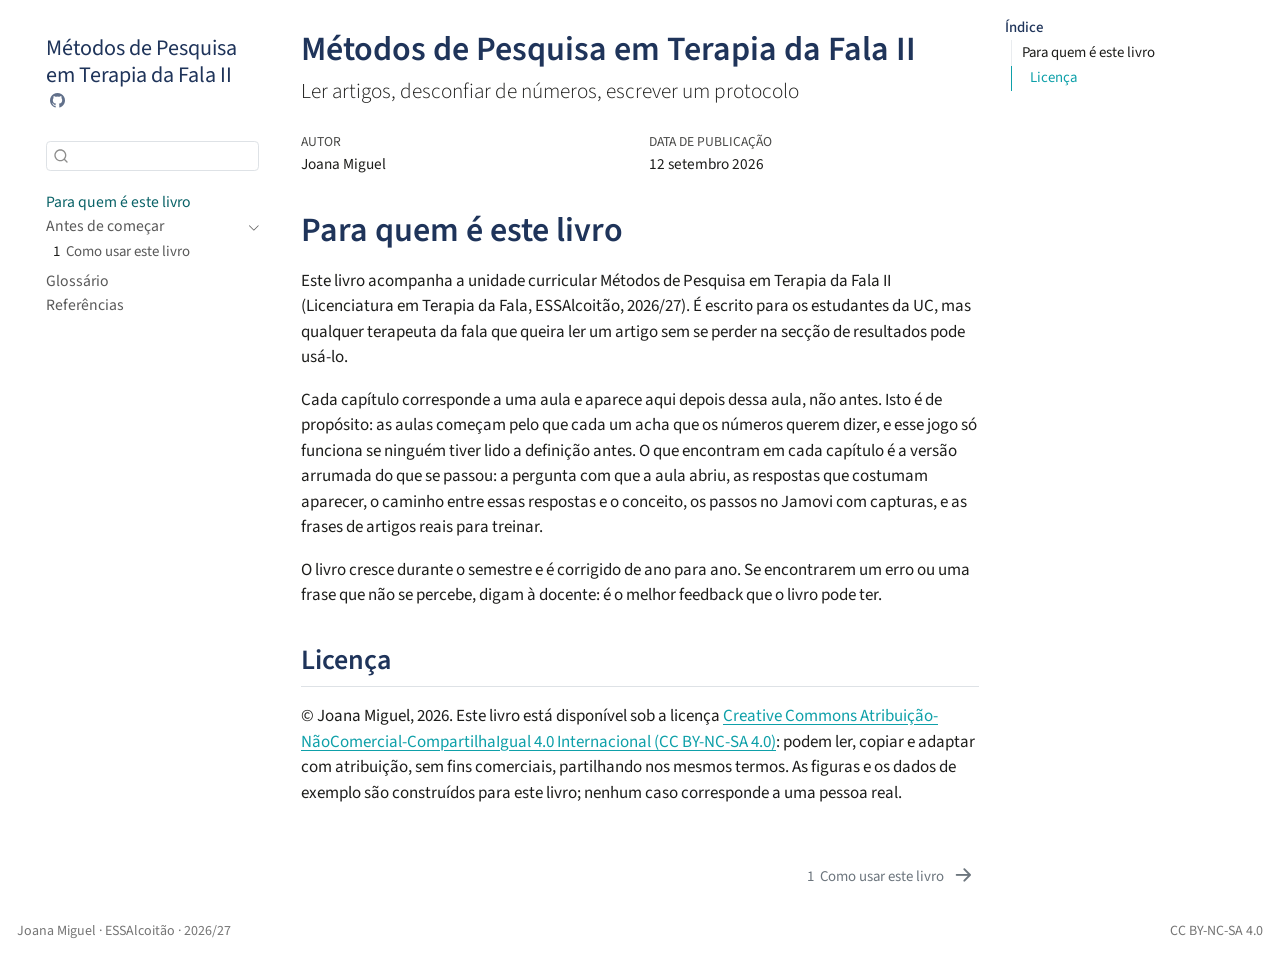
==== index.html @ 7b1486ea "Built site for gh-pages" ====
<!DOCTYPE html>
<html xmlns="http://www.w3.org/1999/xhtml" lang="pt-PT" xml:lang="pt-PT"><head>

<meta charset="utf-8">
<meta name="generator" content="quarto-1.10.18">

<meta name="viewport" content="width=device-width, initial-scale=1.0, user-scalable=yes">

<meta name="author" content="Joana Miguel">

<title>Métodos de Pesquisa em Terapia da Fala II</title>
<style>
/* Default styles provided by pandoc.
** See https://pandoc.org/MANUAL.html#variables-for-html for config info.
*/
span.smallcaps{font-variant: small-caps;}
div.columns{display: flex; gap: 1.5em;}
div.column{flex: auto;}
@media screen {
div.columns{gap: min(4vw, 1.5em);}
div.column{overflow-x: auto;}
}
div.hanging-indent{margin-left: 1.5em; text-indent: -1.5em;}
ul.task-list{list-style: none;}
ul.task-list li input[type="checkbox"] {
  width: 0.8em;
  margin: 0 0.8em 0.2em -1em; /* quarto-specific, see https://github.com/quarto-dev/quarto-cli/issues/4556 */ 
  vertical-align: middle;
}
</style>


<script src="site_libs/quarto-nav/quarto-nav.js"></script>
<script src="site_libs/quarto-nav/headroom.min.js"></script>
<script src="site_libs/clipboard/clipboard.min.js"></script>
<script src="site_libs/quarto-search/autocomplete.umd.js"></script>
<script src="site_libs/quarto-search/fuse.min.js"></script>
<script src="site_libs/quarto-search/quarto-search.js"></script>
<meta name="quarto:offset" content="./">
<link href="./como-usar.html" rel="next">
<script src="site_libs/quarto-html/quarto.js" type="module"></script>
<script src="site_libs/quarto-html/tabsets/tabsets.js" type="module"></script>
<script src="site_libs/quarto-html/popper.min.js"></script>
<script src="site_libs/quarto-html/tippy.umd.min.js"></script>
<script src="site_libs/quarto-html/anchor.min.js"></script>
<link href="site_libs/quarto-html/tippy.css" rel="stylesheet">
<link href="site_libs/quarto-html/quarto-syntax-highlighting-64a204ab8560d761af7679ceaba22944.css" rel="stylesheet" id="quarto-text-highlighting-styles">
<script src="site_libs/bootstrap/bootstrap.min.js"></script>
<link href="site_libs/bootstrap/bootstrap-icons.css" rel="stylesheet">
<link href="site_libs/bootstrap/bootstrap-d2fe4ae8879fa045b577049272bdb1c9.min.css" rel="stylesheet" append-hash="true" id="quarto-bootstrap" data-mode="light">
<script id="quarto-search-options" type="application/json">{
  "location": "sidebar",
  "copy-button": false,
  "collapse-after": 3,
  "panel-placement": "start",
  "type": "textbox",
  "limit": 50,
  "keyboard-shortcut": [
    "f",
    "/",
    "s"
  ],
  "show-item-context": false,
  "language": {
    "search-no-results-text": "Nenhum resultado",
    "search-matching-documents-text": "documentos correspondentes",
    "search-copy-link-title": "Copiar link para a busca",
    "search-hide-matches-text": "Esconder correspondências adicionais",
    "search-more-match-text": "mais correspondência neste documento",
    "search-more-matches-text": "mais correspondências neste documento",
    "search-clear-button-title": "Limpar",
    "search-text-placeholder": "",
    "search-detached-cancel-button-title": "Cancelar",
    "search-submit-button-title": "Enviar",
    "search-label": "Procurar"
  }
}</script>


</head>

<body class="nav-sidebar floating quarto-light">

<div id="quarto-search-results"></div>
  <header id="quarto-header" class="headroom fixed-top">
  <nav class="quarto-secondary-nav">
    <div class="container-fluid d-flex">
      <button type="button" class="quarto-btn-toggle btn" data-bs-toggle="collapse" role="button" data-bs-target=".quarto-sidebar-collapse-item" aria-controls="quarto-sidebar" aria-expanded="false" aria-label="Alternar barra lateral" onclick="if (window.quartoToggleHeadroom) { window.quartoToggleHeadroom(); }">
        <i class="bi bi-layout-text-sidebar-reverse"></i>
      </button>
        <nav class="quarto-page-breadcrumbs" aria-label="breadcrumb"><ol class="breadcrumb"><li class="breadcrumb-item"><a href="./index.html">Para quem é este livro</a></li></ol></nav>
        <a class="flex-grow-1" role="navigation" data-bs-toggle="collapse" data-bs-target=".quarto-sidebar-collapse-item" aria-controls="quarto-sidebar" aria-expanded="false" aria-label="Alternar barra lateral" onclick="if (window.quartoToggleHeadroom) { window.quartoToggleHeadroom(); }">      
        </a>
      <button type="button" class="btn quarto-search-button" aria-label="Procurar" onclick="window.quartoOpenSearch();">
        <i class="bi bi-search"></i>
      </button>
    </div>
  </nav>
</header>
<!-- content -->
<div id="quarto-content" class="quarto-container page-columns page-rows-contents page-layout-article">
<!-- sidebar -->
  <nav id="quarto-sidebar" class="sidebar collapse collapse-horizontal quarto-sidebar-collapse-item sidebar-navigation floating overflow-auto">
    <div class="pt-lg-2 mt-2 text-left sidebar-header">
    <div class="sidebar-title mb-0 py-0">
      <a href="./">Métodos de Pesquisa em Terapia da Fala II</a> 
        <div class="sidebar-tools-main">
    <a href="https://github.com/JoBeaMi/mptf-ii" title="Código fonte" class="quarto-navigation-tool px-1" aria-label="Código fonte"><i class="bi bi-github"></i></a>
</div>
    </div>
      </div>
        <div class="mt-2 flex-shrink-0 align-items-center">
        <div class="sidebar-search">
        <div id="quarto-search" class="" title="Procurar"></div>
        </div>
        </div>
    <div class="sidebar-menu-container"> 
    <ul class="list-unstyled mt-1">
        <li class="sidebar-item">
  <div class="sidebar-item-container"> 
  <a href="./index.html" class="sidebar-item-text sidebar-link active">
 <span class="menu-text">Para quem é este livro</span></a>
  </div>
</li>
        <li class="sidebar-item sidebar-item-section">
      <div class="sidebar-item-container"> 
            <a class="sidebar-item-text sidebar-link text-start" data-bs-toggle="collapse" data-bs-target="#quarto-sidebar-section-1" role="navigation" aria-expanded="true">
 <span class="menu-text">Antes de começar</span></a>
          <a class="sidebar-item-toggle text-start" data-bs-toggle="collapse" data-bs-target="#quarto-sidebar-section-1" role="navigation" aria-expanded="true" aria-label="Alternar seção">
            <i class="bi bi-chevron-right ms-2"></i>
          </a> 
      </div>
      <ul id="quarto-sidebar-section-1" class="collapse list-unstyled sidebar-section depth1 show">  
          <li class="sidebar-item">
  <div class="sidebar-item-container"> 
  <a href="./como-usar.html" class="sidebar-item-text sidebar-link">
 <span class="menu-text"><span class="chapter-number">1</span>&nbsp; <span class="chapter-title">Como usar este livro</span></span></a>
  </div>
</li>
      </ul>
  </li>
        <li class="sidebar-item">
  <div class="sidebar-item-container"> 
  <a href="./glossario.html" class="sidebar-item-text sidebar-link">
 <span class="menu-text">Glossário</span></a>
  </div>
</li>
        <li class="sidebar-item">
  <div class="sidebar-item-container"> 
  <a href="./referencias.html" class="sidebar-item-text sidebar-link">
 <span class="menu-text">Referências</span></a>
  </div>
</li>
    </ul>
    </div>
</nav>
<div id="quarto-sidebar-glass" class="quarto-sidebar-collapse-item" data-bs-toggle="collapse" data-bs-target=".quarto-sidebar-collapse-item"></div>
<!-- margin-sidebar -->
    <div id="quarto-margin-sidebar" class="sidebar margin-sidebar">
        <nav id="TOC" role="doc-toc" class="toc-active">
    <h2 id="toc-title">Índice</h2>
   
  <ul>
  <li><a href="#para-quem-é-este-livro" id="toc-para-quem-é-este-livro" class="nav-link active" data-scroll-target="#para-quem-é-este-livro">Para quem é este livro</a>
  <ul class="collapse">
  <li><a href="#licença" id="toc-licença" class="nav-link" data-scroll-target="#licença">Licença</a></li>
  </ul></li>
  </ul>
</nav>
    </div>
<!-- main -->
<main class="content" id="quarto-document-content">

<header id="title-block-header" class="quarto-title-block default">
<div class="quarto-title">
<h1 class="title">Métodos de Pesquisa em Terapia da Fala II</h1>
<p class="subtitle lead">Ler artigos, desconfiar de números, escrever um protocolo</p>
</div>



<div class="quarto-title-meta">

    <div>
    <div class="quarto-title-meta-heading">Autor</div>
    <div class="quarto-title-meta-contents">
             <p>Joana Miguel </p>
          </div>
  </div>
    
    <div>
    <div class="quarto-title-meta-heading">Data de Publicação</div>
    <div class="quarto-title-meta-contents">
      <p class="date">12 setembro 2026</p>
    </div>
  </div>
  
    
  </div>
  


</header>


<section id="para-quem-é-este-livro" class="level1 unnumbered">
<h1 class="unnumbered">Para quem é este livro</h1>
<p>Este livro acompanha a unidade curricular Métodos de Pesquisa em Terapia da Fala II (Licenciatura em Terapia da Fala, ESSAlcoitão, 2026/27). É escrito para os estudantes da UC, mas qualquer terapeuta da fala que queira ler um artigo sem se perder na secção de resultados pode usá-lo.</p>
<p>Cada capítulo corresponde a uma aula e aparece aqui depois dessa aula, não antes. Isto é de propósito: as aulas começam pelo que cada um acha que os números querem dizer, e esse jogo só funciona se ninguém tiver lido a definição antes. O que encontram em cada capítulo é a versão arrumada do que se passou: a pergunta com que a aula abriu, as respostas que costumam aparecer, o caminho entre essas respostas e o conceito, os passos no Jamovi com capturas, e as frases de artigos reais para treinar.</p>
<p>O livro cresce durante o semestre e é corrigido de ano para ano. Se encontrarem um erro ou uma frase que não se percebe, digam à docente: é o melhor feedback que o livro pode ter.</p>
<section id="licença" class="level2 unnumbered">
<h2 class="unnumbered anchored" data-anchor-id="licença">Licença</h2>
<p>© Joana Miguel, 2026. Este livro está disponível sob a licença <a href="https://creativecommons.org/licenses/by-nc-sa/4.0/deed.pt">Creative Commons Atribuição-NãoComercial-CompartilhaIgual 4.0 Internacional (CC BY-NC-SA 4.0)</a>: podem ler, copiar e adaptar com atribuição, sem fins comerciais, partilhando nos mesmos termos. As figuras e os dados de exemplo são construídos para este livro; nenhum caso corresponde a uma pessoa real.</p>


</section>
</section>

</main> <!-- /main -->
<script id="quarto-html-after-body" type="application/javascript">
  window.document.addEventListener("DOMContentLoaded", function (event) {
    const icon = "";
    const anchorJS = new window.AnchorJS();
    anchorJS.options = {
      placement: 'right',
      icon: icon
    };
    anchorJS.add('.anchored');
    const isCodeAnnotation = (el) => {
      for (const clz of el.classList) {
        if (clz.startsWith('code-annotation-')) {                     
          return true;
        }
      }
      return false;
    }
    const onCopySuccess = function(e) {
      // button target
      const button = e.trigger;
      // don't keep focus
      button.blur();
      // flash "checked"
      button.classList.add('code-copy-button-checked');
      var currentTitle = button.getAttribute("title");
      button.setAttribute("title", "Copiada");
      let tooltip;
      if (window.bootstrap) {
        button.setAttribute("data-bs-toggle", "tooltip");
        button.setAttribute("data-bs-placement", "left");
        button.setAttribute("data-bs-title", "Copiada");
        tooltip = new bootstrap.Tooltip(button, 
          { trigger: "manual", 
            customClass: "code-copy-button-tooltip",
            offset: [0, -8]});
        tooltip.show();    
      }
      setTimeout(function() {
        if (tooltip) {
          tooltip.hide();
          button.removeAttribute("data-bs-title");
          button.removeAttribute("data-bs-toggle");
          button.removeAttribute("data-bs-placement");
        }
        button.setAttribute("title", currentTitle);
        button.classList.remove('code-copy-button-checked');
      }, 1000);
      // clear code selection
      e.clearSelection();
    }
    const getTextToCopy = function(trigger) {
      const outerScaffold = trigger.parentElement.cloneNode(true);
      const codeEl = outerScaffold.querySelector('code');
      for (const childEl of codeEl.children) {
        if (isCodeAnnotation(childEl)) {
          childEl.remove();
        }
      }
      return codeEl.innerText;
    }
    const clipboard = new window.ClipboardJS('.code-copy-button:not([data-in-quarto-modal])', {
      text: getTextToCopy
    });
    clipboard.on('success', onCopySuccess);
    if (window.document.getElementById('quarto-embedded-source-code-modal')) {
      const clipboardModal = new window.ClipboardJS('.code-copy-button[data-in-quarto-modal]', {
        text: getTextToCopy,
        container: window.document.getElementById('quarto-embedded-source-code-modal')
      });
      clipboardModal.on('success', onCopySuccess);
    }
      var localhostRegex = new RegExp(/^(?:http|https):\/\/localhost\:?[0-9]*\//);
      var mailtoRegex = new RegExp(/^mailto:/);
        var filterRegex = new RegExp("https:\/\/joanamiguel\.pt\/mptf-ii\/");
      var isInternal = (href) => {
          return filterRegex.test(href) || localhostRegex.test(href) || mailtoRegex.test(href);
      }
      // Inspect non-navigation links and adorn them if external
     var links = window.document.querySelectorAll('a[href]:not(.nav-link):not(.navbar-brand):not(.toc-action):not(.sidebar-link):not(.sidebar-item-toggle):not(.pagination-link):not(.no-external):not([aria-hidden]):not(.dropdown-item):not(.quarto-navigation-tool):not(.about-link)');
      for (var i=0; i<links.length; i++) {
        const link = links[i];
        if (!isInternal(link.href)) {
          // undo the damage that might have been done by quarto-nav.js in the case of
          // links that we want to consider external
          if (link.dataset.originalHref !== undefined) {
            link.href = link.dataset.originalHref;
          }
        }
      }
    function tippyHover(el, contentFn, onTriggerFn, onUntriggerFn) {
      const config = {
        allowHTML: true,
        maxWidth: 500,
        delay: 100,
        arrow: false,
        appendTo: function(el) {
            return el.parentElement;
        },
        interactive: true,
        interactiveBorder: 10,
        theme: 'quarto',
        placement: 'bottom-start',
      };
      if (contentFn) {
        config.content = contentFn;
      }
      if (onTriggerFn) {
        config.onTrigger = onTriggerFn;
      }
      if (onUntriggerFn) {
        config.onUntrigger = onUntriggerFn;
      }
      window.tippy(el, config); 
    }
    const noterefs = window.document.querySelectorAll('a[role="doc-noteref"]');
    for (var i=0; i<noterefs.length; i++) {
      const ref = noterefs[i];
      tippyHover(ref, function() {
        // use id or data attribute instead here
        let href = ref.getAttribute('data-footnote-href') || ref.getAttribute('href');
        try { href = new URL(href).hash; } catch {}
        const id = href.replace(/^#\/?/, "");
        const note = window.document.getElementById(id);
        if (note) {
          return note.innerHTML;
        } else {
          return "";
        }
      });
    }
    const xrefs = window.document.querySelectorAll('a.quarto-xref');
    const processXRef = (id, note) => {
      // Strip column container classes
      const stripColumnClz = (el) => {
        el.classList.remove("page-full", "page-columns");
        if (el.children) {
          for (const child of el.children) {
            stripColumnClz(child);
          }
        }
      }
      stripColumnClz(note)
      if (id === null || id.startsWith('sec-')) {
        // Special case sections, only their first couple elements
        const container = document.createElement("div");
        if (note.children && note.children.length > 2) {
          container.appendChild(note.children[0].cloneNode(true));
          for (let i = 1; i < note.children.length; i++) {
            const child = note.children[i];
            if (child.tagName === "P" && child.innerText === "") {
              continue;
            } else {
              container.appendChild(child.cloneNode(true));
              break;
            }
          }
          if (window.Quarto?.typesetMath) {
            window.Quarto.typesetMath(container);
          }
          return container.innerHTML
        } else {
          if (window.Quarto?.typesetMath) {
            window.Quarto.typesetMath(note);
          }
          return note.innerHTML;
        }
      } else {
        // Remove any anchor links if they are present
        const anchorLink = note.querySelector('a.anchorjs-link');
        if (anchorLink) {
          anchorLink.remove();
        }
        if (window.Quarto?.typesetMath) {
          window.Quarto.typesetMath(note);
        }
        if (note.classList.contains("callout")) {
          return note.outerHTML;
        } else {
          return note.innerHTML;
        }
      }
    }
    for (var i=0; i<xrefs.length; i++) {
      const xref = xrefs[i];
      tippyHover(xref, undefined, function(instance) {
        instance.disable();
        let url = xref.getAttribute('href');
        let hash = undefined; 
        if (url.startsWith('#')) {
          hash = url;
        } else {
          try { hash = new URL(url).hash; } catch {}
        }
        if (hash) {
          const id = hash.replace(/^#\/?/, "");
          const note = window.document.getElementById(id);
          if (note !== null) {
            try {
              const html = processXRef(id, note.cloneNode(true));
              instance.setContent(html);
            } finally {
              instance.enable();
              instance.show();
            }
          } else {
            // See if we can fetch this
            fetch(url.split('#')[0])
            .then(res => res.text())
            .then(html => {
              const parser = new DOMParser();
              const htmlDoc = parser.parseFromString(html, "text/html");
              const note = htmlDoc.getElementById(id);
              if (note !== null) {
                const html = processXRef(id, note);
                instance.setContent(html);
              } 
            }).finally(() => {
              instance.enable();
              instance.show();
            });
          }
        } else {
          // See if we can fetch a full url (with no hash to target)
          // This is a special case and we should probably do some content thinning / targeting
          fetch(url)
          .then(res => res.text())
          .then(html => {
            const parser = new DOMParser();
            const htmlDoc = parser.parseFromString(html, "text/html");
            const note = htmlDoc.querySelector('main.content');
            if (note !== null) {
              // This should only happen for chapter cross references
              // (since there is no id in the URL)
              // remove the first header
              if (note.children.length > 0 && note.children[0].tagName === "HEADER") {
                note.children[0].remove();
              }
              const html = processXRef(null, note);
              instance.setContent(html);
            } 
          }).finally(() => {
            instance.enable();
            instance.show();
          });
        }
      }, function(instance) {
      });
    }
        let selectedAnnoteEl;
        const selectorForAnnotation = ( cell, annotation) => {
          let cellAttr = 'data-code-cell="' + cell + '"';
          let lineAttr = 'data-code-annotation="' +  annotation + '"';
          const selector = 'span[' + cellAttr + '][' + lineAttr + ']';
          return selector;
        }
        const selectCodeLines = (annoteEl) => {
          const doc = window.document;
          const targetCell = annoteEl.getAttribute("data-target-cell");
          const targetAnnotation = annoteEl.getAttribute("data-target-annotation");
          const annoteSpan = window.document.querySelector(selectorForAnnotation(targetCell, targetAnnotation));
          const lines = annoteSpan.getAttribute("data-code-lines").split(",");
          const lineIds = lines.map((line) => {
            return targetCell + "-" + line;
          })
          let top = null;
          let height = null;
          let parent = null;
          if (lineIds.length > 0) {
              //compute the position of the single el (top and bottom and make a div)
              const el = window.document.getElementById(lineIds[0]);
              top = el.offsetTop;
              height = el.offsetHeight;
              parent = el.parentElement.parentElement;
            if (lineIds.length > 1) {
              const lastEl = window.document.getElementById(lineIds[lineIds.length - 1]);
              const bottom = lastEl.offsetTop + lastEl.offsetHeight;
              height = bottom - top;
            }
            if (top !== null && height !== null && parent !== null) {
              // cook up a div (if necessary) and position it 
              let div = window.document.getElementById("code-annotation-line-highlight");
              if (div === null) {
                div = window.document.createElement("div");
                div.setAttribute("id", "code-annotation-line-highlight");
                div.style.position = 'absolute';
                parent.appendChild(div);
              }
              div.style.top = top - 2 + "px";
              div.style.height = height + 4 + "px";
              div.style.left = 0;
              let gutterDiv = window.document.getElementById("code-annotation-line-highlight-gutter");
              if (gutterDiv === null) {
                gutterDiv = window.document.createElement("div");
                gutterDiv.setAttribute("id", "code-annotation-line-highlight-gutter");
                gutterDiv.style.position = 'absolute';
                const codeCell = window.document.getElementById(targetCell);
                const gutter = codeCell.querySelector('.code-annotation-gutter');
                gutter.appendChild(gutterDiv);
              }
              gutterDiv.style.top = top - 2 + "px";
              gutterDiv.style.height = height + 4 + "px";
            }
            selectedAnnoteEl = annoteEl;
          }
        };
        const unselectCodeLines = () => {
          const elementsIds = ["code-annotation-line-highlight", "code-annotation-line-highlight-gutter"];
          elementsIds.forEach((elId) => {
            const div = window.document.getElementById(elId);
            if (div) {
              div.remove();
            }
          });
          selectedAnnoteEl = undefined;
        };
          // Handle positioning of the toggle
      window.addEventListener(
        "resize",
        throttle(() => {
          elRect = undefined;
          if (selectedAnnoteEl) {
            selectCodeLines(selectedAnnoteEl);
          }
        }, 10)
      );
      function throttle(fn, ms) {
      let throttle = false;
      let timer;
        return (...args) => {
          if(!throttle) { // first call gets through
              fn.apply(this, args);
              throttle = true;
          } else { // all the others get throttled
              if(timer) clearTimeout(timer); // cancel #2
              timer = setTimeout(() => {
                fn.apply(this, args);
                timer = throttle = false;
              }, ms);
          }
        };
      }
        // Attach click handler to the DT
        const annoteDls = window.document.querySelectorAll('dt[data-target-cell]');
        for (const annoteDlNode of annoteDls) {
          annoteDlNode.addEventListener('click', (event) => {
            const clickedEl = event.target;
            if (clickedEl !== selectedAnnoteEl) {
              unselectCodeLines();
              const activeEl = window.document.querySelector('dt[data-target-cell].code-annotation-active');
              if (activeEl) {
                activeEl.classList.remove('code-annotation-active');
              }
              selectCodeLines(clickedEl);
              clickedEl.classList.add('code-annotation-active');
            } else {
              // Unselect the line
              unselectCodeLines();
              clickedEl.classList.remove('code-annotation-active');
            }
          });
        }
    const findCites = (el) => {
      const parentEl = el.parentElement;
      if (parentEl) {
        const cites = parentEl.dataset.cites;
        if (cites) {
          return {
            el,
            cites: cites.split(' ')
          };
        } else {
          return findCites(el.parentElement)
        }
      } else {
        return undefined;
      }
    };
    var bibliorefs = window.document.querySelectorAll('a[role="doc-biblioref"]');
    for (var i=0; i<bibliorefs.length; i++) {
      const ref = bibliorefs[i];
      const citeInfo = findCites(ref);
      if (citeInfo) {
        tippyHover(citeInfo.el, function() {
          var popup = window.document.createElement('div');
          citeInfo.cites.forEach(function(cite) {
            var citeDiv = window.document.createElement('div');
            citeDiv.classList.add('hanging-indent');
            citeDiv.classList.add('csl-entry');
            var biblioDiv = window.document.getElementById('ref-' + cite);
            if (biblioDiv) {
              citeDiv.innerHTML = biblioDiv.innerHTML;
            }
            popup.appendChild(citeDiv);
          });
          return popup.innerHTML;
        });
      }
    }
  });
  </script>
<nav class="page-navigation">
  <div class="nav-page nav-page-previous">
  </div>
  <div class="nav-page nav-page-next">
      <a href="./como-usar.html" class="pagination-link" aria-label="Como usar este livro">
        <span class="nav-page-text"><span class="chapter-number">1</span>&nbsp; <span class="chapter-title">Como usar este livro</span></span> <i class="bi bi-arrow-right-short"></i>
      </a>
  </div>
</nav>
</div> <!-- /content -->
<footer class="footer">
  <div class="nav-footer">
    <div class="nav-footer-left">
<p>Joana Miguel · ESSAlcoitão · 2026/27</p>
</div>   
    <div class="nav-footer-center">
      &nbsp;
    </div>
    <div class="nav-footer-right">
<p>CC BY-NC-SA 4.0</p>
</div>
  </div>
</footer>




</body></html>
---- site_libs/quarto-html/tippy.css ----
.tippy-box[data-animation=fade][data-state=hidden]{opacity:0}[data-tippy-root]{max-width:calc(100vw - 10px)}.tippy-box{position:relative;background-color:#333;color:#fff;border-radius:4px;font-size:14px;line-height:1.4;white-space:normal;outline:0;transition-property:transform,visibility,opacity}.tippy-box[data-placement^=top]>.tippy-arrow{bottom:0}.tippy-box[data-placement^=top]>.tippy-arrow:before{bottom:-7px;left:0;border-width:8px 8px 0;border-top-color:initial;transform-origin:center top}.tippy-box[data-placement^=bottom]>.tippy-arrow{top:0}.tippy-box[data-placement^=bottom]>.tippy-arrow:before{top:-7px;left:0;border-width:0 8px 8px;border-bottom-color:initial;transform-origin:center bottom}.tippy-box[data-placement^=left]>.tippy-arrow{right:0}.tippy-box[data-placement^=left]>.tippy-arrow:before{border-width:8px 0 8px 8px;border-left-color:initial;right:-7px;transform-origin:center left}.tippy-box[data-placement^=right]>.tippy-arrow{left:0}.tippy-box[data-placement^=right]>.tippy-arrow:before{left:-7px;border-width:8px 8px 8px 0;border-right-color:initial;transform-origin:center right}.tippy-box[data-inertia][data-state=visible]{transition-timing-function:cubic-bezier(.54,1.5,.38,1.11)}.tippy-arrow{width:16px;height:16px;color:#333}.tippy-arrow:before{content:"";position:absolute;border-color:transparent;border-style:solid}.tippy-content{position:relative;padding:5px 9px;z-index:1}
---- site_libs/quarto-html/quarto-syntax-highlighting-64a204ab8560d761af7679ceaba22944.css ----
/* quarto syntax highlight colors */
:root {
  --quarto-hl-ot-color: #003B4F;
  --quarto-hl-at-color: #657422;
  --quarto-hl-ss-color: #20794D;
  --quarto-hl-an-color: #5E5E5E;
  --quarto-hl-fu-color: #4758AB;
  --quarto-hl-st-color: #20794D;
  --quarto-hl-cf-color: #003B4F;
  --quarto-hl-op-color: #5E5E5E;
  --quarto-hl-er-color: #AD0000;
  --quarto-hl-bn-color: #AD0000;
  --quarto-hl-al-color: #AD0000;
  --quarto-hl-va-color: #111111;
  --quarto-hl-bu-color: inherit;
  --quarto-hl-ex-color: inherit;
  --quarto-hl-pp-color: #AD0000;
  --quarto-hl-in-color: #5E5E5E;
  --quarto-hl-vs-color: #20794D;
  --quarto-hl-wa-color: #5E5E5E;
  --quarto-hl-do-color: #5E5E5E;
  --quarto-hl-im-color: #00769E;
  --quarto-hl-ch-color: #20794D;
  --quarto-hl-dt-color: #AD0000;
  --quarto-hl-fl-color: #AD0000;
  --quarto-hl-co-color: #5E5E5E;
  --quarto-hl-cv-color: #5E5E5E;
  --quarto-hl-cn-color: #8f5902;
  --quarto-hl-sc-color: #5E5E5E;
  --quarto-hl-dv-color: #AD0000;
  --quarto-hl-kw-color: #003B4F;
}

/* other quarto variables */
:root {
  --quarto-font-monospace: SFMono-Regular, Menlo, Monaco, Consolas, "Liberation Mono", "Courier New", monospace;
}

/* syntax highlight based on Pandoc's rules */
pre > code.sourceCode > span {
  color: #003B4F;
}

code.sourceCode > span {
  color: #003B4F;
}

div.sourceCode,
div.sourceCode pre.sourceCode {
  color: #003B4F;
}

/* Normal */
code span {
  color: #003B4F;
}

/* Alert */
code span.al {
  color: #AD0000;
  font-style: inherit;
}

/* Annotation */
code span.an {
  color: #5E5E5E;
  font-style: inherit;
}

/* Attribute */
code span.at {
  color: #657422;
  font-style: inherit;
}

/* BaseN */
code span.bn {
  color: #AD0000;
  font-style: inherit;
}

/* BuiltIn */
code span.bu {
  font-style: inherit;
}

/* ControlFlow */
code span.cf {
  color: #003B4F;
  font-weight: bold;
  font-style: inherit;
}

/* Char */
code span.ch {
  color: #20794D;
  font-style: inherit;
}

/* Constant */
code span.cn {
  color: #8f5902;
  font-style: inherit;
}

/* Comment */
code span.co {
  color: #5E5E5E;
  font-style: inherit;
}

/* CommentVar */
code span.cv {
  color: #5E5E5E;
  font-style: italic;
}

/* Documentation */
code span.do {
  color: #5E5E5E;
  font-style: italic;
}

/* DataType */
code span.dt {
  color: #AD0000;
  font-style: inherit;
}

/* DecVal */
code span.dv {
  color: #AD0000;
  font-style: inherit;
}

/* Error */
code span.er {
  color: #AD0000;
  font-style: inherit;
}

/* Extension */
code span.ex {
  font-style: inherit;
}

/* Float */
code span.fl {
  color: #AD0000;
  font-style: inherit;
}

/* Function */
code span.fu {
  color: #4758AB;
  font-style: inherit;
}

/* Import */
code span.im {
  color: #00769E;
  font-style: inherit;
}

/* Information */
code span.in {
  color: #5E5E5E;
  font-style: inherit;
}

/* Keyword */
code span.kw {
  color: #003B4F;
  font-weight: bold;
  font-style: inherit;
}

/* Operator */
code span.op {
  color: #5E5E5E;
  font-style: inherit;
}

/* Other */
code span.ot {
  color: #003B4F;
  font-style: inherit;
}

/* Preprocessor */
code span.pp {
  color: #AD0000;
  font-style: inherit;
}

/* SpecialChar */
code span.sc {
  color: #5E5E5E;
  font-style: inherit;
}

/* SpecialString */
code span.ss {
  color: #20794D;
  font-style: inherit;
}

/* String */
code span.st {
  color: #20794D;
  font-style: inherit;
}

/* Variable */
code span.va {
  color: #111111;
  font-style: inherit;
}

/* VerbatimString */
code span.vs {
  color: #20794D;
  font-style: inherit;
}

/* Warning */
code span.wa {
  color: #5E5E5E;
  font-style: italic;
}

.prevent-inlining {
  content: "</";
}

/*# sourceMappingURL=9d8d5bb603a83b8298b89080a598c93b.css.map */
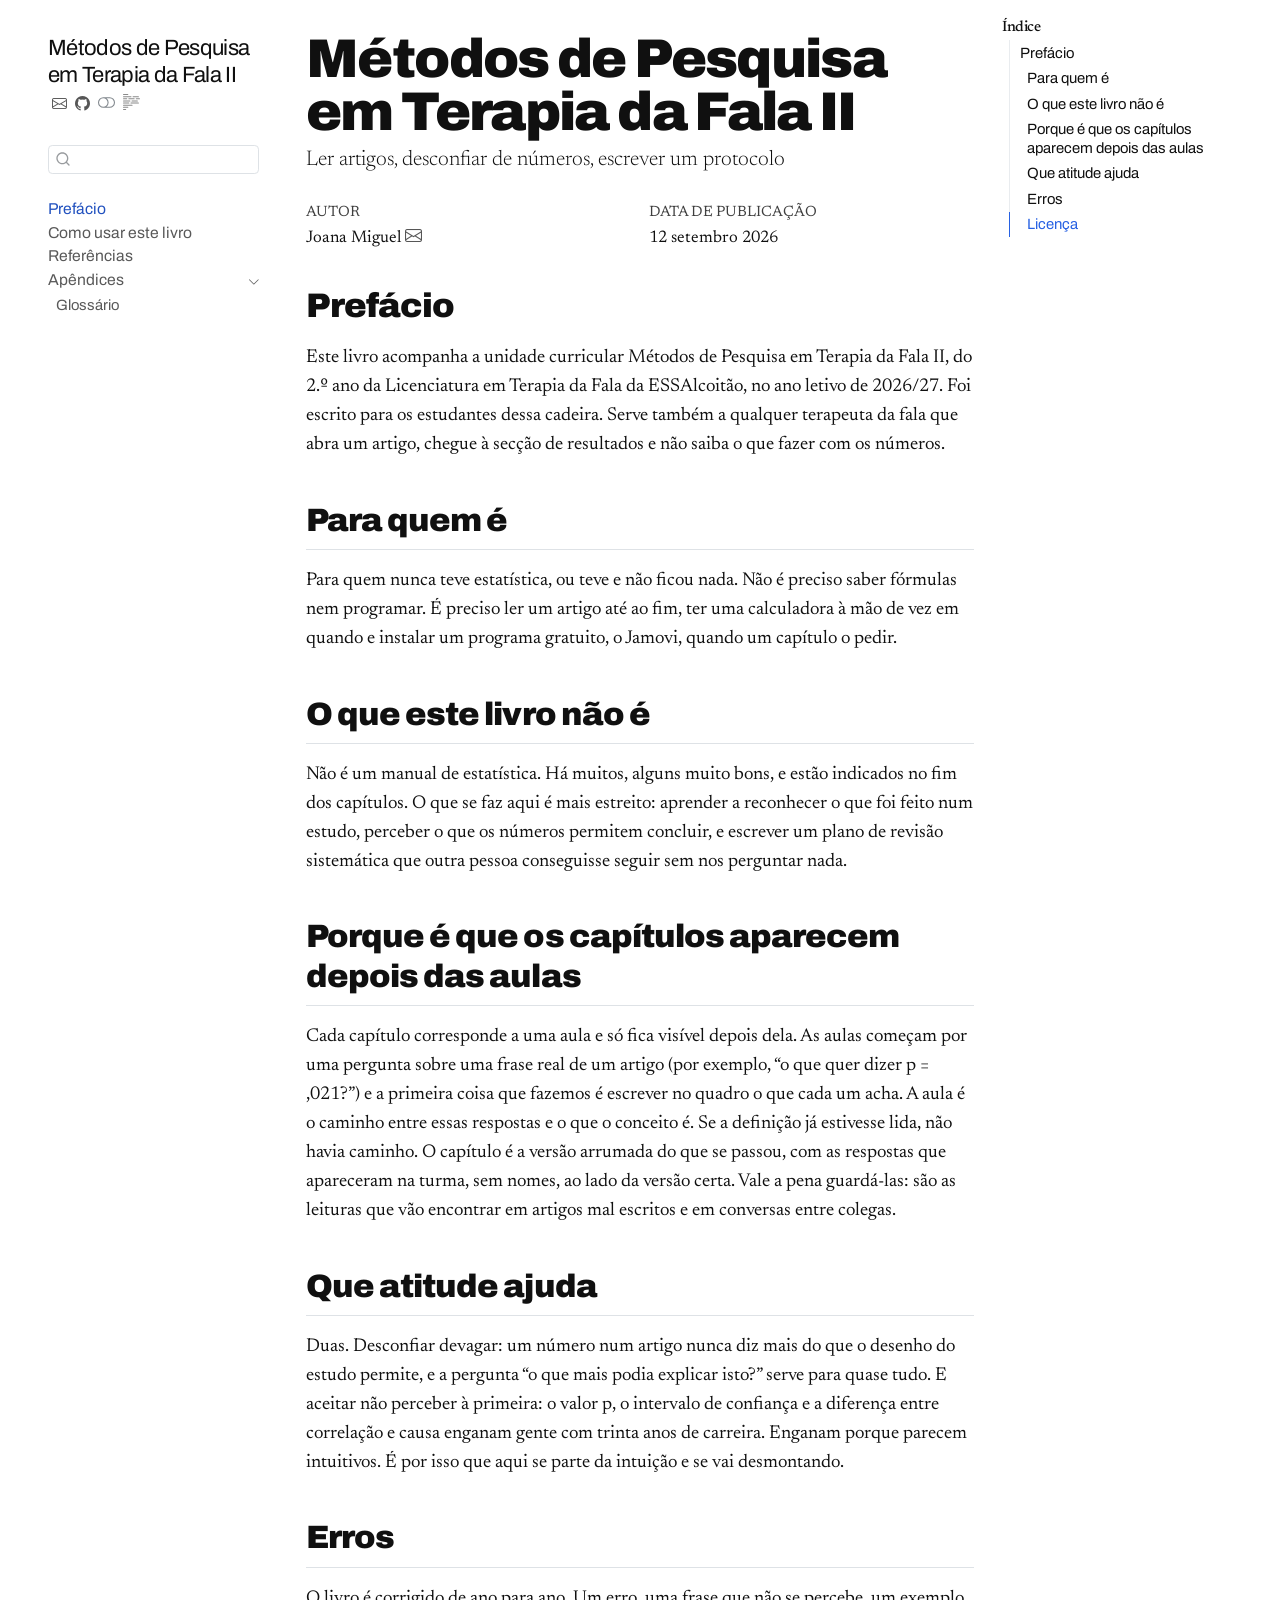
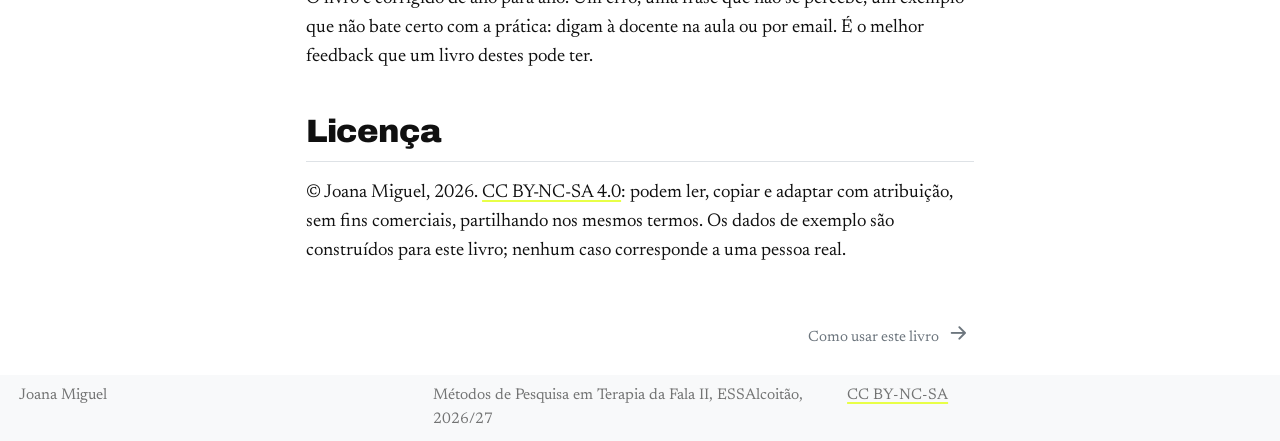
==== commit 31580887: "Built site for gh-pages" ====
--- a/index.html
+++ b/index.html
@@ -44,10 +44,14 @@
 <script src="site_libs/quarto-html/tippy.umd.min.js"></script>
 <script src="site_libs/quarto-html/anchor.min.js"></script>
 <link href="site_libs/quarto-html/tippy.css" rel="stylesheet">
-<link href="site_libs/quarto-html/quarto-syntax-highlighting-64a204ab8560d761af7679ceaba22944.css" rel="stylesheet" id="quarto-text-highlighting-styles">
+<link href="site_libs/quarto-html/quarto-syntax-highlighting-64a204ab8560d761af7679ceaba22944.css" rel="stylesheet" class="quarto-color-scheme" id="quarto-text-highlighting-styles">
+<link href="site_libs/quarto-html/quarto-syntax-highlighting-dark-b85bc7c33db8c58e0ec93c3465666fed.css" rel="stylesheet" class="quarto-color-scheme quarto-color-alternate" id="quarto-text-highlighting-styles">
+<link href="site_libs/quarto-html/quarto-syntax-highlighting-64a204ab8560d761af7679ceaba22944.css" rel="stylesheet" class="quarto-color-scheme-extra" id="quarto-text-highlighting-styles">
 <script src="site_libs/bootstrap/bootstrap.min.js"></script>
 <link href="site_libs/bootstrap/bootstrap-icons.css" rel="stylesheet">
-<link href="site_libs/bootstrap/bootstrap-d2fe4ae8879fa045b577049272bdb1c9.min.css" rel="stylesheet" append-hash="true" id="quarto-bootstrap" data-mode="light">
+<link href="site_libs/bootstrap/bootstrap-f292d1532fcbb33adb921485701ea2bb.min.css" rel="stylesheet" append-hash="true" class="quarto-color-scheme" id="quarto-bootstrap" data-mode="light">
+<link href="site_libs/bootstrap/bootstrap-dark-801b4b3e89f53ee86dc0f10878a083db.min.css" rel="stylesheet" append-hash="true" class="quarto-color-scheme quarto-color-alternate" id="quarto-bootstrap" data-mode="dark">
+<link href="site_libs/bootstrap/bootstrap-f292d1532fcbb33adb921485701ea2bb.min.css" rel="stylesheet" append-hash="true" class="quarto-color-scheme-extra" id="quarto-bootstrap" data-mode="light">
 <script id="quarto-search-options" type="application/json">{
   "location": "sidebar",
   "copy-button": false,
@@ -75,11 +79,175 @@
     "search-label": "Procurar"
   }
 }</script>
-
-
+<script src="quiz.js"></script>
+
+
+<link rel="stylesheet" href="style.css">
 </head>
 
-<body class="nav-sidebar floating quarto-light">
+<body class="nav-sidebar floating quarto-light"><script id="quarto-html-before-body" type="application/javascript">
+    const toggleBodyColorMode = (bsSheetEl) => {
+      const mode = bsSheetEl.getAttribute("data-mode");
+      const bodyEl = window.document.querySelector("body");
+      if (mode === "dark") {
+        bodyEl.classList.add("quarto-dark");
+        bodyEl.classList.remove("quarto-light");
+      } else {
+        bodyEl.classList.add("quarto-light");
+        bodyEl.classList.remove("quarto-dark");
+      }
+    }
+    const toggleBodyColorPrimary = () => {
+      const bsSheetEl = window.document.querySelector("link#quarto-bootstrap:not([rel=disabled-stylesheet])");
+      if (bsSheetEl) {
+        toggleBodyColorMode(bsSheetEl);
+      }
+    }
+    const setColorSchemeToggle = (alternate) => {
+      const toggles = window.document.querySelectorAll('.quarto-color-scheme-toggle');
+      for (let i=0; i < toggles.length; i++) {
+        const toggle = toggles[i];
+        if (toggle) {
+          if (alternate) {
+            toggle.classList.add("alternate");
+          } else {
+            toggle.classList.remove("alternate");
+          }
+        }
+      }
+    };
+    const toggleColorMode = (alternate) => {
+      // Switch the stylesheets
+      const primaryStylesheets = window.document.querySelectorAll('link.quarto-color-scheme:not(.quarto-color-alternate)');
+      const alternateStylesheets = window.document.querySelectorAll('link.quarto-color-scheme.quarto-color-alternate');
+      manageTransitions('#quarto-margin-sidebar .nav-link', false);
+      if (alternate) {
+        // note: dark is layered on light, we don't disable primary!
+        enableStylesheet(alternateStylesheets);
+        for (const sheetNode of alternateStylesheets) {
+          if (sheetNode.id === "quarto-bootstrap") {
+            toggleBodyColorMode(sheetNode);
+          }
+        }
+      } else {
+        disableStylesheet(alternateStylesheets);
+        enableStylesheet(primaryStylesheets)
+        toggleBodyColorPrimary();
+      }
+      manageTransitions('#quarto-margin-sidebar .nav-link', true);
+      // Switch the toggles
+      setColorSchemeToggle(alternate)
+      // Hack to workaround the fact that safari doesn't
+      // properly recolor the scrollbar when toggling (#1455)
+      if (navigator.userAgent.indexOf('Safari') > 0 && navigator.userAgent.indexOf('Chrome') == -1) {
+        manageTransitions("body", false);
+        window.scrollTo(0, 1);
+        setTimeout(() => {
+          window.scrollTo(0, 0);
+          manageTransitions("body", true);
+        }, 40);
+      }
+    }
+    const disableStylesheet = (stylesheets) => {
+      for (let i=0; i < stylesheets.length; i++) {
+        const stylesheet = stylesheets[i];
+        stylesheet.rel = 'disabled-stylesheet';
+      }
+    }
+    const enableStylesheet = (stylesheets) => {
+      for (let i=0; i < stylesheets.length; i++) {
+        const stylesheet = stylesheets[i];
+        if(stylesheet.rel !== 'stylesheet') { // for Chrome, which will still FOUC without this check
+          stylesheet.rel = 'stylesheet';
+        }
+      }
+    }
+    const manageTransitions = (selector, allowTransitions) => {
+      const els = window.document.querySelectorAll(selector);
+      for (let i=0; i < els.length; i++) {
+        const el = els[i];
+        if (allowTransitions) {
+          el.classList.remove('notransition');
+        } else {
+          el.classList.add('notransition');
+        }
+      }
+    }
+    const isFileUrl = () => {
+      return window.location.protocol === 'file:';
+    }
+    const hasAlternateSentinel = () => {
+      let styleSentinel = getColorSchemeSentinel();
+      if (styleSentinel !== null) {
+        return styleSentinel === "alternate";
+      } else {
+        return false;
+      }
+    }
+    const setStyleSentinel = (alternate) => {
+      const value = alternate ? "alternate" : "default";
+      if (!isFileUrl()) {
+        window.localStorage.setItem("quarto-color-scheme", value);
+      } else {
+        localAlternateSentinel = value;
+      }
+    }
+    const getColorSchemeSentinel = () => {
+      if (!isFileUrl()) {
+        const storageValue = window.localStorage.getItem("quarto-color-scheme");
+        return storageValue != null ? storageValue : localAlternateSentinel;
+      } else {
+        return localAlternateSentinel;
+      }
+    }
+    const toggleGiscusIfUsed = (isAlternate, darkModeDefault) => {
+      const baseTheme = document.querySelector('#giscus-base-theme')?.value ?? 'light';
+      const alternateTheme = document.querySelector('#giscus-alt-theme')?.value ?? 'dark';
+      let newTheme = '';
+      if(authorPrefersDark) {
+        newTheme = isAlternate ? baseTheme : alternateTheme;
+      } else {
+        newTheme = isAlternate ? alternateTheme : baseTheme;
+      }
+      const changeGiscusTheme = () => {
+        // From: https://github.com/giscus/giscus/issues/336
+        const sendMessage = (message) => {
+          const iframe = document.querySelector('iframe.giscus-frame');
+          if (!iframe) return;
+          iframe.contentWindow.postMessage({ giscus: message }, 'https://giscus.app');
+        }
+        sendMessage({
+          setConfig: {
+            theme: newTheme
+          }
+        });
+      }
+      const isGiscussLoaded = window.document.querySelector('iframe.giscus-frame') !== null;
+      if (isGiscussLoaded) {
+        changeGiscusTheme();
+      }
+    };
+    const authorPrefersDark = false;
+    const darkModeDefault = authorPrefersDark;
+      document.querySelector('link#quarto-text-highlighting-styles.quarto-color-scheme-extra').rel = 'disabled-stylesheet';
+      document.querySelector('link#quarto-bootstrap.quarto-color-scheme-extra').rel = 'disabled-stylesheet';
+    let localAlternateSentinel = darkModeDefault ? 'alternate' : 'default';
+    // Dark / light mode switch
+    window.quartoToggleColorScheme = () => {
+      // Read the current dark / light value
+      let toAlternate = !hasAlternateSentinel();
+      toggleColorMode(toAlternate);
+      setStyleSentinel(toAlternate);
+      toggleGiscusIfUsed(toAlternate, darkModeDefault);
+      window.dispatchEvent(new Event('resize'));
+    };
+    // Switch to dark mode if need be
+    if (hasAlternateSentinel()) {
+      toggleColorMode(true);
+    } else {
+      toggleColorMode(false);
+    }
+  </script>
 
 <div id="quarto-search-results"></div>
   <header id="quarto-header" class="headroom fixed-top">
@@ -88,7 +256,7 @@
       <button type="button" class="quarto-btn-toggle btn" data-bs-toggle="collapse" role="button" data-bs-target=".quarto-sidebar-collapse-item" aria-controls="quarto-sidebar" aria-expanded="false" aria-label="Alternar barra lateral" onclick="if (window.quartoToggleHeadroom) { window.quartoToggleHeadroom(); }">
         <i class="bi bi-layout-text-sidebar-reverse"></i>
       </button>
-        <nav class="quarto-page-breadcrumbs" aria-label="breadcrumb"><ol class="breadcrumb"><li class="breadcrumb-item"><a href="./index.html">Para quem é este livro</a></li></ol></nav>
+        <nav class="quarto-page-breadcrumbs" aria-label="breadcrumb"><ol class="breadcrumb"><li class="breadcrumb-item"><a href="./index.html">Prefácio</a></li></ol></nav>
         <a class="flex-grow-1" role="navigation" data-bs-toggle="collapse" data-bs-target=".quarto-sidebar-collapse-item" aria-controls="quarto-sidebar" aria-expanded="false" aria-label="Alternar barra lateral" onclick="if (window.quartoToggleHeadroom) { window.quartoToggleHeadroom(); }">      
         </a>
       <button type="button" class="btn quarto-search-button" aria-label="Procurar" onclick="window.quartoOpenSearch();">
@@ -103,9 +271,16 @@
   <nav id="quarto-sidebar" class="sidebar collapse collapse-horizontal quarto-sidebar-collapse-item sidebar-navigation floating overflow-auto">
     <div class="pt-lg-2 mt-2 text-left sidebar-header">
     <div class="sidebar-title mb-0 py-0">
-      <a href="./">Métodos de Pesquisa em Terapia da Fala II</a> 
-        <div class="sidebar-tools-main">
+      <a href="./">Métodos de Pesquisa<br>em Terapia da Fala II</a> 
+        <div class="sidebar-tools-main tools-wide">
+    <a href="mailto:joana.miguel@scml.pt" title="" class="quarto-navigation-tool px-1" aria-label=""><i class="bi bi-envelope"></i></a>
     <a href="https://github.com/JoBeaMi/mptf-ii" title="Código fonte" class="quarto-navigation-tool px-1" aria-label="Código fonte"><i class="bi bi-github"></i></a>
+  <a href="" class="quarto-color-scheme-toggle quarto-navigation-tool  px-1" onclick="window.quartoToggleColorScheme(); return false;" title="Alternar modo escuro"><i class="bi"></i></a>
+  <a href="" class="quarto-reader-toggle quarto-navigation-tool px-1" onclick="window.quartoToggleReader(); return false;" title="Alternar modo de leitor">
+  <div class="quarto-reader-toggle-btn">
+  <i class="bi"></i>
+  </div>
+</a>
 </div>
     </div>
       </div>
@@ -119,13 +294,25 @@
         <li class="sidebar-item">
   <div class="sidebar-item-container"> 
   <a href="./index.html" class="sidebar-item-text sidebar-link active">
- <span class="menu-text">Para quem é este livro</span></a>
+ <span class="menu-text">Prefácio</span></a>
+  </div>
+</li>
+        <li class="sidebar-item">
+  <div class="sidebar-item-container"> 
+  <a href="./como-usar.html" class="sidebar-item-text sidebar-link">
+ <span class="menu-text">Como usar este livro</span></a>
+  </div>
+</li>
+        <li class="sidebar-item">
+  <div class="sidebar-item-container"> 
+  <a href="./referencias.html" class="sidebar-item-text sidebar-link">
+ <span class="menu-text">Referências</span></a>
   </div>
 </li>
         <li class="sidebar-item sidebar-item-section">
       <div class="sidebar-item-container"> 
             <a class="sidebar-item-text sidebar-link text-start" data-bs-toggle="collapse" data-bs-target="#quarto-sidebar-section-1" role="navigation" aria-expanded="true">
- <span class="menu-text">Antes de começar</span></a>
+ <span class="menu-text">Apêndices</span></a>
           <a class="sidebar-item-toggle text-start" data-bs-toggle="collapse" data-bs-target="#quarto-sidebar-section-1" role="navigation" aria-expanded="true" aria-label="Alternar seção">
             <i class="bi bi-chevron-right ms-2"></i>
           </a> 
@@ -133,24 +320,12 @@
       <ul id="quarto-sidebar-section-1" class="collapse list-unstyled sidebar-section depth1 show">  
           <li class="sidebar-item">
   <div class="sidebar-item-container"> 
-  <a href="./como-usar.html" class="sidebar-item-text sidebar-link">
- <span class="menu-text"><span class="chapter-number">1</span>&nbsp; <span class="chapter-title">Como usar este livro</span></span></a>
+  <a href="./glossario.html" class="sidebar-item-text sidebar-link">
+ <span class="menu-text">Glossário</span></a>
   </div>
 </li>
       </ul>
   </li>
-        <li class="sidebar-item">
-  <div class="sidebar-item-container"> 
-  <a href="./glossario.html" class="sidebar-item-text sidebar-link">
- <span class="menu-text">Glossário</span></a>
-  </div>
-</li>
-        <li class="sidebar-item">
-  <div class="sidebar-item-container"> 
-  <a href="./referencias.html" class="sidebar-item-text sidebar-link">
- <span class="menu-text">Referências</span></a>
-  </div>
-</li>
     </ul>
     </div>
 </nav>
@@ -161,8 +336,13 @@
     <h2 id="toc-title">Índice</h2>
    
   <ul>
-  <li><a href="#para-quem-é-este-livro" id="toc-para-quem-é-este-livro" class="nav-link active" data-scroll-target="#para-quem-é-este-livro">Para quem é este livro</a>
+  <li><a href="#prefácio" id="toc-prefácio" class="nav-link active" data-scroll-target="#prefácio">Prefácio</a>
   <ul class="collapse">
+  <li><a href="#para-quem-é" id="toc-para-quem-é" class="nav-link" data-scroll-target="#para-quem-é">Para quem é</a></li>
+  <li><a href="#o-que-este-livro-não-é" id="toc-o-que-este-livro-não-é" class="nav-link" data-scroll-target="#o-que-este-livro-não-é">O que este livro não é</a></li>
+  <li><a href="#porque-é-que-os-capítulos-aparecem-depois-das-aulas" id="toc-porque-é-que-os-capítulos-aparecem-depois-das-aulas" class="nav-link" data-scroll-target="#porque-é-que-os-capítulos-aparecem-depois-das-aulas">Porque é que os capítulos aparecem depois das aulas</a></li>
+  <li><a href="#que-atitude-ajuda" id="toc-que-atitude-ajuda" class="nav-link" data-scroll-target="#que-atitude-ajuda">Que atitude ajuda</a></li>
+  <li><a href="#erros" id="toc-erros" class="nav-link" data-scroll-target="#erros">Erros</a></li>
   <li><a href="#licença" id="toc-licença" class="nav-link" data-scroll-target="#licença">Licença</a></li>
   </ul></li>
   </ul>
@@ -171,6 +351,7 @@
 <!-- main -->
 <main class="content" id="quarto-document-content">
 
+
 <header id="title-block-header" class="quarto-title-block default">
 <div class="quarto-title">
 <h1 class="title">Métodos de Pesquisa em Terapia da Fala II</h1>
@@ -184,7 +365,7 @@
     <div>
     <div class="quarto-title-meta-heading">Autor</div>
     <div class="quarto-title-meta-contents">
-             <p>Joana Miguel </p>
+             <p>Joana Miguel <a href="mailto:joana.miguel@scml.pt" class="quarto-title-author-email"><i class="bi bi-envelope"></i></a> </p>
           </div>
   </div>
     
@@ -203,14 +384,32 @@
 </header>
 
 
-<section id="para-quem-é-este-livro" class="level1 unnumbered">
-<h1 class="unnumbered">Para quem é este livro</h1>
-<p>Este livro acompanha a unidade curricular Métodos de Pesquisa em Terapia da Fala II (Licenciatura em Terapia da Fala, ESSAlcoitão, 2026/27). É escrito para os estudantes da UC, mas qualquer terapeuta da fala que queira ler um artigo sem se perder na secção de resultados pode usá-lo.</p>
-<p>Cada capítulo corresponde a uma aula e aparece aqui depois dessa aula, não antes. Isto é de propósito: as aulas começam pelo que cada um acha que os números querem dizer, e esse jogo só funciona se ninguém tiver lido a definição antes. O que encontram em cada capítulo é a versão arrumada do que se passou: a pergunta com que a aula abriu, as respostas que costumam aparecer, o caminho entre essas respostas e o conceito, os passos no Jamovi com capturas, e as frases de artigos reais para treinar.</p>
-<p>O livro cresce durante o semestre e é corrigido de ano para ano. Se encontrarem um erro ou uma frase que não se percebe, digam à docente: é o melhor feedback que o livro pode ter.</p>
-<section id="licença" class="level2 unnumbered">
-<h2 class="unnumbered anchored" data-anchor-id="licença">Licença</h2>
-<p>© Joana Miguel, 2026. Este livro está disponível sob a licença <a href="https://creativecommons.org/licenses/by-nc-sa/4.0/deed.pt">Creative Commons Atribuição-NãoComercial-CompartilhaIgual 4.0 Internacional (CC BY-NC-SA 4.0)</a>: podem ler, copiar e adaptar com atribuição, sem fins comerciais, partilhando nos mesmos termos. As figuras e os dados de exemplo são construídos para este livro; nenhum caso corresponde a uma pessoa real.</p>
+<section id="prefácio" class="level1 unnumbered">
+<h1 class="unnumbered">Prefácio</h1>
+<p>Este livro acompanha a unidade curricular Métodos de Pesquisa em Terapia da Fala II, do 2.º ano da Licenciatura em Terapia da Fala da ESSAlcoitão, no ano letivo de 2026/27. Foi escrito para os estudantes dessa cadeira. Serve também a qualquer terapeuta da fala que abra um artigo, chegue à secção de resultados e não saiba o que fazer com os números.</p>
+<section id="para-quem-é" class="level2">
+<h2 class="anchored" data-anchor-id="para-quem-é">Para quem é</h2>
+<p>Para quem nunca teve estatística, ou teve e não ficou nada. Não é preciso saber fórmulas nem programar. É preciso ler um artigo até ao fim, ter uma calculadora à mão de vez em quando e instalar um programa gratuito, o Jamovi, quando um capítulo o pedir.</p>
+</section>
+<section id="o-que-este-livro-não-é" class="level2">
+<h2 class="anchored" data-anchor-id="o-que-este-livro-não-é">O que este livro não é</h2>
+<p>Não é um manual de estatística. Há muitos, alguns muito bons, e estão indicados no fim dos capítulos. O que se faz aqui é mais estreito: aprender a reconhecer o que foi feito num estudo, perceber o que os números permitem concluir, e escrever um plano de revisão sistemática que outra pessoa conseguisse seguir sem nos perguntar nada.</p>
+</section>
+<section id="porque-é-que-os-capítulos-aparecem-depois-das-aulas" class="level2">
+<h2 class="anchored" data-anchor-id="porque-é-que-os-capítulos-aparecem-depois-das-aulas">Porque é que os capítulos aparecem depois das aulas</h2>
+<p>Cada capítulo corresponde a uma aula e só fica visível depois dela. As aulas começam por uma pergunta sobre uma frase real de um artigo (por exemplo, “o que quer dizer p = ,021?”) e a primeira coisa que fazemos é escrever no quadro o que cada um acha. A aula é o caminho entre essas respostas e o que o conceito é. Se a definição já estivesse lida, não havia caminho. O capítulo é a versão arrumada do que se passou, com as respostas que apareceram na turma, sem nomes, ao lado da versão certa. Vale a pena guardá-las: são as leituras que vão encontrar em artigos mal escritos e em conversas entre colegas.</p>
+</section>
+<section id="que-atitude-ajuda" class="level2">
+<h2 class="anchored" data-anchor-id="que-atitude-ajuda">Que atitude ajuda</h2>
+<p>Duas. Desconfiar devagar: um número num artigo nunca diz mais do que o desenho do estudo permite, e a pergunta “o que mais podia explicar isto?” serve para quase tudo. E aceitar não perceber à primeira: o valor p, o intervalo de confiança e a diferença entre correlação e causa enganam gente com trinta anos de carreira. Enganam porque parecem intuitivos. É por isso que aqui se parte da intuição e se vai desmontando.</p>
+</section>
+<section id="erros" class="level2">
+<h2 class="anchored" data-anchor-id="erros">Erros</h2>
+<p>O livro é corrigido de ano para ano. Um erro, uma frase que não se percebe, um exemplo que não bate certo com a prática: digam à docente na aula ou por email. É o melhor feedback que um livro destes pode ter.</p>
+</section>
+<section id="licença" class="level2">
+<h2 class="anchored" data-anchor-id="licença">Licença</h2>
+<p>© Joana Miguel, 2026. <a href="https://creativecommons.org/licenses/by-nc-sa/4.0/deed.pt">CC BY-NC-SA 4.0</a>: podem ler, copiar e adaptar com atribuição, sem fins comerciais, partilhando nos mesmos termos. Os dados de exemplo são construídos para este livro; nenhum caso corresponde a uma pessoa real.</p>
 
 
 </section>
@@ -219,6 +418,19 @@
 </main> <!-- /main -->
 <script id="quarto-html-after-body" type="application/javascript">
   window.document.addEventListener("DOMContentLoaded", function (event) {
+    // Ensure there is a toggle, if there isn't float one in the top right
+    if (window.document.querySelector('.quarto-color-scheme-toggle') === null) {
+      const a = window.document.createElement('a');
+      a.classList.add('top-right');
+      a.classList.add('quarto-color-scheme-toggle');
+      a.href = "";
+      a.onclick = function() { try { window.quartoToggleColorScheme(); } catch {} return false; };
+      const i = window.document.createElement("i");
+      i.classList.add('bi');
+      a.appendChild(i);
+      window.document.body.appendChild(a);
+    }
+    setColorSchemeToggle(hasAlternateSentinel())
     const icon = "";
     const anchorJS = new window.AnchorJS();
     anchorJS.options = {
@@ -304,6 +516,11 @@
           if (link.dataset.originalHref !== undefined) {
             link.href = link.dataset.originalHref;
           }
+            // target, if specified
+            link.setAttribute("target", "_blank");
+            if (link.getAttribute("rel") === null) {
+              link.setAttribute("rel", "noopener");
+            }
         }
       }
     function tippyHover(el, contentFn, onTriggerFn, onUntriggerFn) {
@@ -622,7 +839,7 @@
   </div>
   <div class="nav-page nav-page-next">
       <a href="./como-usar.html" class="pagination-link" aria-label="Como usar este livro">
-        <span class="nav-page-text"><span class="chapter-number">1</span>&nbsp; <span class="chapter-title">Como usar este livro</span></span> <i class="bi bi-arrow-right-short"></i>
+        <span class="nav-page-text">Como usar este livro</span> <i class="bi bi-arrow-right-short"></i>
       </a>
   </div>
 </nav>
@@ -630,13 +847,13 @@
 <footer class="footer">
   <div class="nav-footer">
     <div class="nav-footer-left">
-<p>Joana Miguel · ESSAlcoitão · 2026/27</p>
+<p>Joana Miguel</p>
 </div>   
     <div class="nav-footer-center">
-      &nbsp;
-    </div>
+<p>Métodos de Pesquisa em Terapia da Fala II, ESSAlcoitão, 2026/27</p>
+</div>
     <div class="nav-footer-right">
-<p>CC BY-NC-SA 4.0</p>
+<p><a href="https://creativecommons.org/licenses/by-nc-sa/4.0/deed.pt">CC BY-NC-SA</a></p>
 </div>
   </div>
 </footer>
--- a/site_libs/quarto-html/quarto-syntax-highlighting-dark-b85bc7c33db8c58e0ec93c3465666fed.css
+++ b/site_libs/quarto-html/quarto-syntax-highlighting-dark-b85bc7c33db8c58e0ec93c3465666fed.css
@@ -0,0 +1,219 @@
+/* quarto syntax highlight colors */
+:root {
+  --quarto-hl-al-color: #f07178;
+  --quarto-hl-an-color: #d4d0ab;
+  --quarto-hl-at-color: #00e0e0;
+  --quarto-hl-bn-color: #d4d0ab;
+  --quarto-hl-bu-color: #abe338;
+  --quarto-hl-ch-color: #abe338;
+  --quarto-hl-co-color: #f8f8f2;
+  --quarto-hl-cv-color: #ffd700;
+  --quarto-hl-cn-color: #ffd700;
+  --quarto-hl-cf-color: #ffa07a;
+  --quarto-hl-dt-color: #ffa07a;
+  --quarto-hl-dv-color: #d4d0ab;
+  --quarto-hl-do-color: #f8f8f2;
+  --quarto-hl-er-color: #f07178;
+  --quarto-hl-ex-color: #00e0e0;
+  --quarto-hl-fl-color: #d4d0ab;
+  --quarto-hl-fu-color: #ffa07a;
+  --quarto-hl-im-color: #abe338;
+  --quarto-hl-in-color: #d4d0ab;
+  --quarto-hl-kw-color: #ffa07a;
+  --quarto-hl-op-color: #ffa07a;
+  --quarto-hl-ot-color: #00e0e0;
+  --quarto-hl-pp-color: #dcc6e0;
+  --quarto-hl-re-color: #00e0e0;
+  --quarto-hl-sc-color: #abe338;
+  --quarto-hl-ss-color: #abe338;
+  --quarto-hl-st-color: #abe338;
+  --quarto-hl-va-color: #00e0e0;
+  --quarto-hl-vs-color: #abe338;
+  --quarto-hl-wa-color: #dcc6e0;
+}
+
+/* other quarto variables */
+:root {
+  --quarto-font-monospace: SFMono-Regular, Menlo, Monaco, Consolas, "Liberation Mono", "Courier New", monospace;
+}
+
+/* syntax highlight based on Pandoc's rules */
+pre > code.sourceCode > span {
+  color: #f8f8f2;
+}
+
+code.sourceCode > span {
+  color: #f8f8f2;
+}
+
+div.sourceCode,
+div.sourceCode pre.sourceCode {
+  color: #f8f8f2;
+}
+
+/* Normal */
+code span {
+  color: #f8f8f2;
+}
+
+/* Alert */
+code span.al {
+  color: #f07178;
+}
+
+/* Annotation */
+code span.an {
+  color: #d4d0ab;
+}
+
+/* Attribute */
+code span.at {
+  color: #00e0e0;
+}
+
+/* BaseN */
+code span.bn {
+  color: #d4d0ab;
+}
+
+/* BuiltIn */
+code span.bu {
+  color: #abe338;
+}
+
+/* ControlFlow */
+code span.cf {
+  font-weight: bold;
+  color: #ffa07a;
+}
+
+/* Char */
+code span.ch {
+  color: #abe338;
+}
+
+/* Constant */
+code span.cn {
+  color: #ffd700;
+}
+
+/* Comment */
+code span.co {
+  font-style: italic;
+  color: #f8f8f2;
+}
+
+/* CommentVar */
+code span.cv {
+  color: #ffd700;
+}
+
+/* Documentation */
+code span.do {
+  color: #f8f8f2;
+}
+
+/* DataType */
+code span.dt {
+  color: #ffa07a;
+}
+
+/* DecVal */
+code span.dv {
+  color: #d4d0ab;
+}
+
+/* Error */
+code span.er {
+  color: #f07178;
+  text-decoration: underline;
+}
+
+/* Extension */
+code span.ex {
+  font-weight: bold;
+  color: #00e0e0;
+}
+
+/* Float */
+code span.fl {
+  color: #d4d0ab;
+}
+
+/* Function */
+code span.fu {
+  color: #ffa07a;
+}
+
+/* Import */
+code span.im {
+  color: #abe338;
+}
+
+/* Information */
+code span.in {
+  color: #d4d0ab;
+}
+
+/* Keyword */
+code span.kw {
+  font-weight: bold;
+  color: #ffa07a;
+}
+
+/* Operator */
+code span.op {
+  color: #ffa07a;
+}
+
+/* Other */
+code span.ot {
+  color: #00e0e0;
+}
+
+/* Preprocessor */
+code span.pp {
+  color: #dcc6e0;
+}
+
+/* RegionMarker */
+code span.re {
+  background-color: #f8f8f2;
+  color: #00e0e0;
+}
+
+/* SpecialChar */
+code span.sc {
+  color: #abe338;
+}
+
+/* SpecialString */
+code span.ss {
+  color: #abe338;
+}
+
+/* String */
+code span.st {
+  color: #abe338;
+}
+
+/* Variable */
+code span.va {
+  color: #00e0e0;
+}
+
+/* VerbatimString */
+code span.vs {
+  color: #abe338;
+}
+
+/* Warning */
+code span.wa {
+  color: #dcc6e0;
+}
+
+.prevent-inlining {
+  content: "</";
+}
+
+/*# sourceMappingURL=4ed8f1090dec6531da29ab00902aa718.css.map */
--- a/style.css
+++ b/style.css
@@ -0,0 +1,73 @@
+/* Estilo do livro MPTF II (mistura escolhida a 12-09-2026):
+   Archivo pesado nos títulos, Newsreader no corpo, amarelo ácido como única cor,
+   fio artigo → turma → caminho, fotocópia com marcador, números grandes, nota JM. */
+@import url('https://fonts.googleapis.com/css2?family=Archivo:wght@400;600;900&family=Newsreader:ital,opsz,wght@0,6..72,400;0,6..72,600;1,6..72,400&family=JetBrains+Mono:wght@700&display=swap');
+
+:root { --tinta: #101010; --amarelo: #e8ff47; --rosa: #ffb0d6; --papel: #fffdf6; }
+body { font-family: "Newsreader", Georgia, serif; color: var(--tinta); font-size: 1.1rem; }
+h1, h2, h3, .sidebar-title, .quarto-title h1 { font-family: "Archivo", "Helvetica Neue", Arial, sans-serif; font-weight: 900; letter-spacing: -.03em; color: var(--tinta); }
+h1.title, .quarto-title h1 { font-size: 3.2rem; line-height: .98; }
+h2 { font-size: 1.9rem; margin-top: 2.4rem; }
+p { text-align: left; line-height: 1.55; }
+a { color: var(--tinta); text-decoration: underline; text-decoration-thickness: 2px; text-decoration-color: var(--amarelo); }
+a:hover { background: var(--amarelo); }
+.sidebar nav a, .sidebar-navigation a { font-family: "Archivo", sans-serif; text-decoration: none; }
+mark, .mk { background: linear-gradient(transparent 8%, var(--amarelo) 8%, var(--amarelo) 88%, transparent 88%); padding: 0 2px; color: inherit; }
+.mk.p { background: linear-gradient(transparent 8%, var(--rosa) 8%, var(--rosa) 88%, transparent 88%); }
+.hl { background: linear-gradient(transparent 50%, var(--amarelo) 50%, var(--amarelo) 94%, transparent 94%); padding: 0 .15em; white-space: nowrap; }
+
+/* O fio da aula */
+.fio { position: relative; margin: 1.8rem 0; padding-left: 3.2rem; }
+.fio::before { content: ""; position: absolute; left: .6rem; top: .6rem; bottom: .6rem; width: 2px; background: var(--tinta); }
+.fio .msg { position: relative; margin: 0 0 1.5rem 0; }
+.fio .quem { font-family: "Archivo", sans-serif; font-weight: 900; font-size: .72rem; letter-spacing: .12em; text-transform: uppercase; margin-bottom: .5rem; }
+.fio .quem::before { content: ""; position: absolute; left: -2.95rem; top: .1rem; width: .75rem; height: .75rem; background: var(--tinta); border-radius: 50%; }
+.fio .turma .quem::before { background: var(--amarelo); border: 2px solid var(--tinta); left: -3.05rem; top: 0; }
+
+/* O artigo, como fotocópia */
+.clip { background: var(--papel); padding: 1.1rem 1.4rem; transform: rotate(-.7deg); box-shadow: 0 2px 0 #d8d2c4, 0 10px 24px rgba(0,0,0,.09); margin: .3rem .5rem .9rem 0; line-height: 1.6; }
+.clip p { margin: 0; }
+.clip .src { display: block; font-family: "Archivo", sans-serif; font-size: .68rem; letter-spacing: .1em; text-transform: uppercase; color: #6b6b70; margin-top: .6rem; }
+
+/* A turma, no quadro */
+.turma .b, .balao { display: block; width: fit-content; background: #fffbd0; border: 1.5px solid var(--tinta); border-radius: 16px 16px 16px 3px; padding: .45rem .9rem; margin: 0 0 .5rem 0; font-family: "Archivo", sans-serif; font-size: .95rem; }
+
+/* A nota da docente */
+.jm { font-style: italic; color: #3a3a3a; margin: 0 0 .9rem 0; }
+.jm::before { content: "JM"; font-style: normal; font-family: "Archivo", sans-serif; font-weight: 900; font-size: .78rem; letter-spacing: .06em; color: var(--tinta); margin-right: .5rem; }
+.jm p { display: inline; margin: 0; }
+
+/* Números grandes */
+.nums { display: grid; grid-template-columns: repeat(2, minmax(0, 1fr)); gap: 1.1rem; margin: .6rem 0 1.1rem 0; }
+.num { font-family: "JetBrains Mono", Menlo, monospace; font-weight: 700; font-size: 2.6rem; line-height: 1; letter-spacing: -.04em; }
+.num small { display: block; font-family: "Archivo", sans-serif; font-weight: 600; font-size: .72rem; letter-spacing: .06em; text-transform: uppercase; margin-top: .5rem; color: #3a3a3a; }
+
+/* O que é de facto */
+.def { border: 2.5px solid var(--tinta); padding: 1.1rem 1.4rem; margin: 1.6rem 0; }
+.def::before { content: "O que é de facto"; font-family: "Archivo", sans-serif; font-weight: 900; font-size: .72rem; letter-spacing: .12em; text-transform: uppercase; background: var(--amarelo); display: inline-block; padding: .1rem .5rem; margin-bottom: .5rem; }
+.def p:last-child { margin-bottom: 0; }
+
+/* A tua vez (quiz) */
+.quiz { font-family: "Archivo", sans-serif; margin: 1.2rem 0 1.4rem 0; }
+.quiz::before { content: "A tua vez"; font-weight: 900; font-size: .72rem; letter-spacing: .12em; text-transform: uppercase; display: block; margin-bottom: .4rem; }
+.quiz p.enunciado { font-weight: 600; margin-bottom: .4rem; }
+.quiz label { display: block; font-size: .98rem; padding: .65rem .9rem; border: 2px solid var(--tinta); margin: .5rem 0; cursor: pointer; }
+.quiz label:has(input:checked) { background: #fffbd0; }
+.quiz input[type=radio] { margin-right: .5rem; }
+.quiz button { display: inline-block; background: var(--amarelo); border: 2px solid var(--tinta); font-family: "Archivo", sans-serif; font-weight: 900; font-size: .85rem; letter-spacing: .06em; text-transform: uppercase; padding: .6rem 1rem; box-shadow: 4px 4px 0 var(--tinta); cursor: pointer; margin-top: .3rem; }
+.quiz button:active { transform: translate(2px, 2px); box-shadow: 2px 2px 0 var(--tinta); }
+.quiz .certo { font-weight: 900; margin-left: .8rem; }
+.quiz .errado { font-weight: 900; margin-left: .8rem; color: #a90a2e; }
+.quiz .explicacao { display: none; margin-top: .6rem; font-family: "Newsreader", Georgia, serif; }
+
+/* Callouts do Quarto, sobriamente */
+div.callout { border-left-width: 3px; border-radius: 0; }
+.callout-title, .callout-header { font-family: "Archivo", sans-serif; font-weight: 900; }
+
+/* Modo escuro */
+body.quarto-dark { --tinta: #f2f2ee; --papel: #2a2a26; }
+body.quarto-dark .clip { box-shadow: 0 2px 0 #111, 0 10px 24px rgba(0,0,0,.4); }
+body.quarto-dark .turma .b, body.quarto-dark .balao { background: #3a3a2a; }
+body.quarto-dark .quiz label:has(input:checked) { background: #3a3a2a; }
+body.quarto-dark mark, body.quarto-dark .mk { color: #101010; }
+body.quarto-dark .def::before, body.quarto-dark .quiz button { color: #101010; }
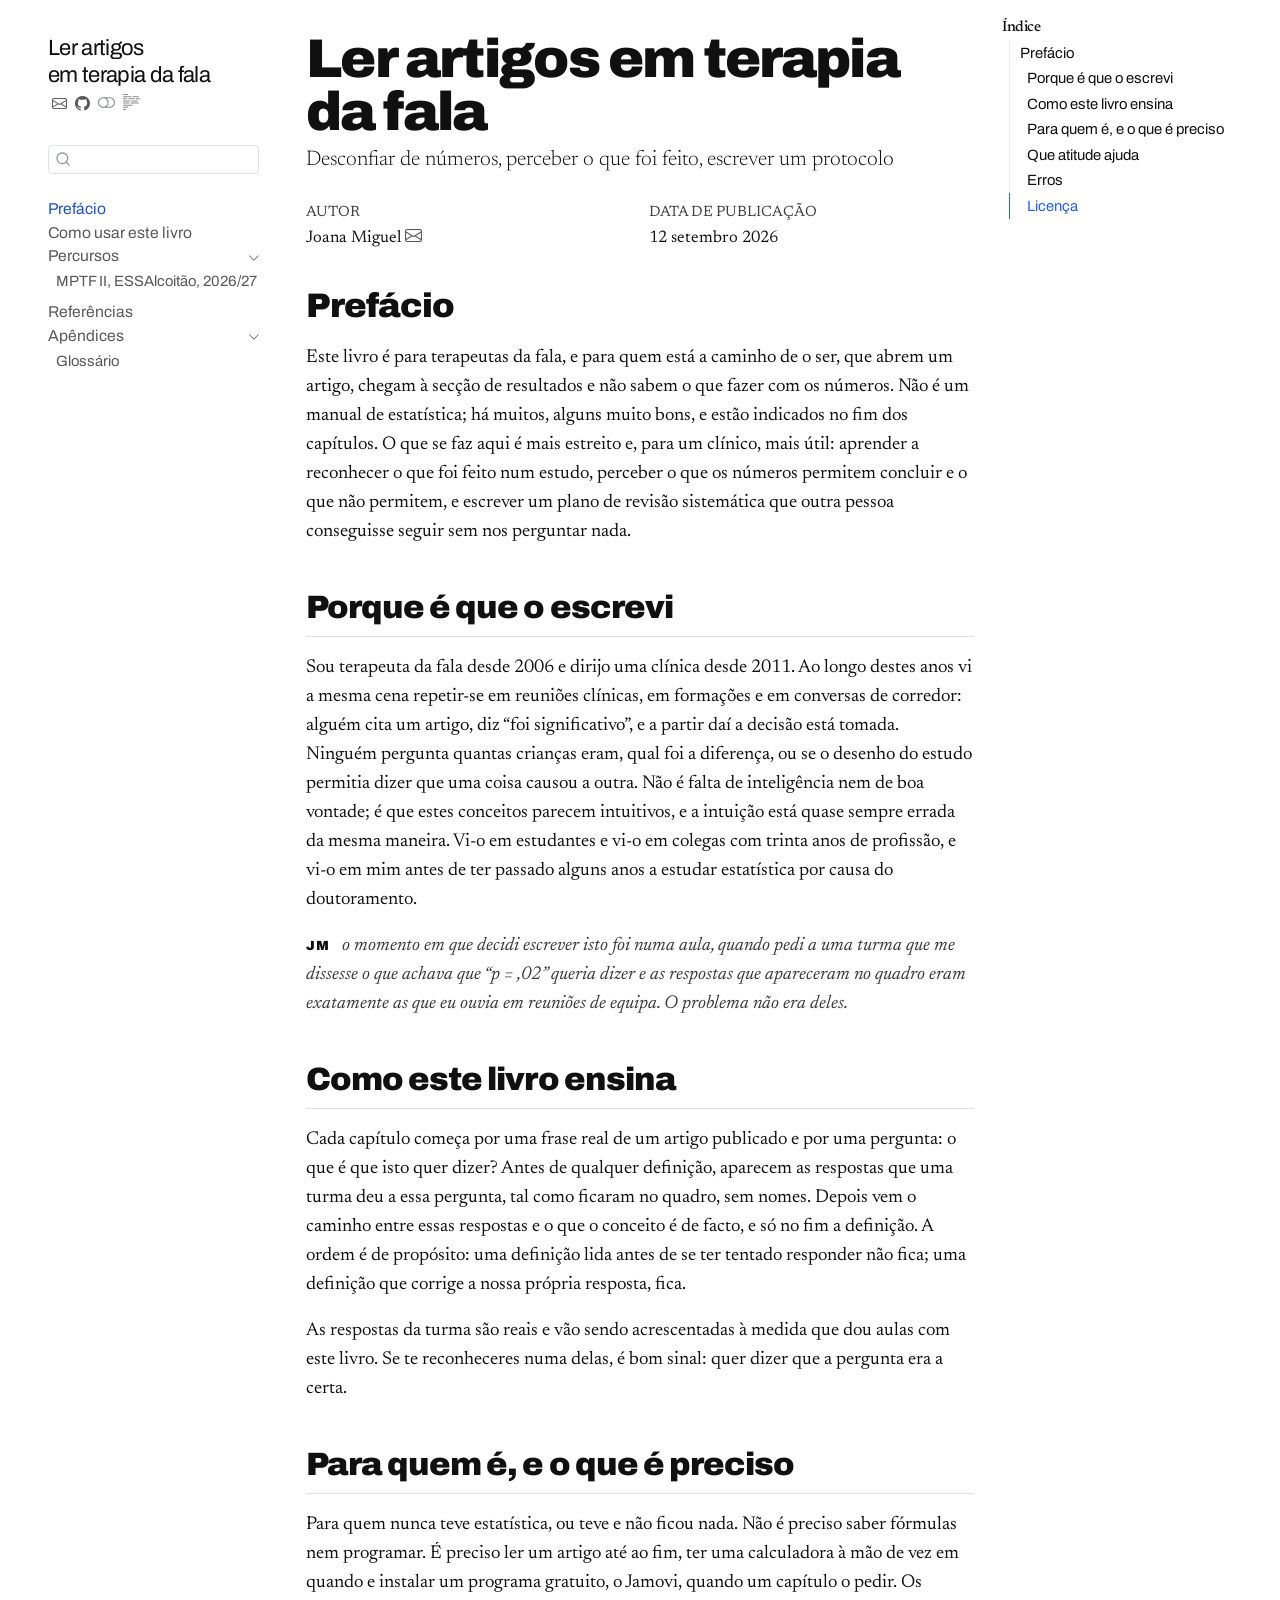
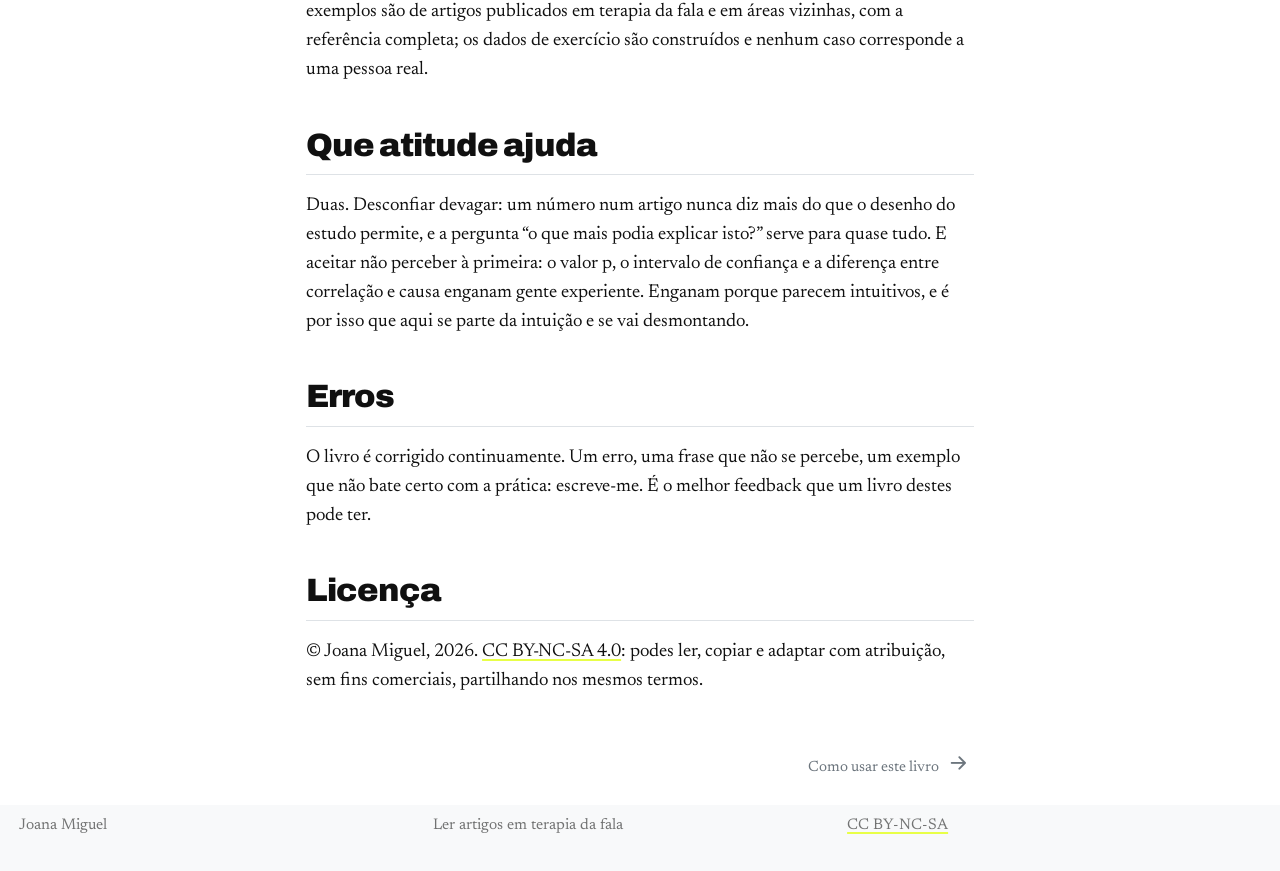
==== commit 4f66ec31: "Built site for gh-pages" ====
--- a/index.html
+++ b/index.html
@@ -8,7 +8,7 @@
 
 <meta name="author" content="Joana Miguel">
 
-<title>Métodos de Pesquisa em Terapia da Fala II</title>
+<title>Ler artigos em terapia da fala</title>
 <style>
 /* Default styles provided by pandoc.
 ** See https://pandoc.org/MANUAL.html#variables-for-html for config info.
@@ -271,9 +271,9 @@
   <nav id="quarto-sidebar" class="sidebar collapse collapse-horizontal quarto-sidebar-collapse-item sidebar-navigation floating overflow-auto">
     <div class="pt-lg-2 mt-2 text-left sidebar-header">
     <div class="sidebar-title mb-0 py-0">
-      <a href="./">Métodos de Pesquisa<br>em Terapia da Fala II</a> 
+      <a href="./">Ler artigos<br>em terapia da fala</a> 
         <div class="sidebar-tools-main tools-wide">
-    <a href="mailto:joana.miguel@scml.pt" title="" class="quarto-navigation-tool px-1" aria-label=""><i class="bi bi-envelope"></i></a>
+    <a href="mailto:joana.miguel@caidi.pt" title="" class="quarto-navigation-tool px-1" aria-label=""><i class="bi bi-envelope"></i></a>
     <a href="https://github.com/JoBeaMi/mptf-ii" title="Código fonte" class="quarto-navigation-tool px-1" aria-label="Código fonte"><i class="bi bi-github"></i></a>
   <a href="" class="quarto-color-scheme-toggle quarto-navigation-tool  px-1" onclick="window.quartoToggleColorScheme(); return false;" title="Alternar modo escuro"><i class="bi"></i></a>
   <a href="" class="quarto-reader-toggle quarto-navigation-tool px-1" onclick="window.quartoToggleReader(); return false;" title="Alternar modo de leitor">
@@ -303,21 +303,38 @@
  <span class="menu-text">Como usar este livro</span></a>
   </div>
 </li>
-        <li class="sidebar-item">
-  <div class="sidebar-item-container"> 
-  <a href="./referencias.html" class="sidebar-item-text sidebar-link">
- <span class="menu-text">Referências</span></a>
-  </div>
-</li>
         <li class="sidebar-item sidebar-item-section">
       <div class="sidebar-item-container"> 
             <a class="sidebar-item-text sidebar-link text-start" data-bs-toggle="collapse" data-bs-target="#quarto-sidebar-section-1" role="navigation" aria-expanded="true">
- <span class="menu-text">Apêndices</span></a>
+ <span class="menu-text">Percursos</span></a>
           <a class="sidebar-item-toggle text-start" data-bs-toggle="collapse" data-bs-target="#quarto-sidebar-section-1" role="navigation" aria-expanded="true" aria-label="Alternar seção">
             <i class="bi bi-chevron-right ms-2"></i>
           </a> 
       </div>
       <ul id="quarto-sidebar-section-1" class="collapse list-unstyled sidebar-section depth1 show">  
+          <li class="sidebar-item">
+  <div class="sidebar-item-container"> 
+  <a href="./percursos/mptf-ii-2026.html" class="sidebar-item-text sidebar-link">
+ <span class="menu-text">MPTF II, ESSAlcoitão, 2026/27</span></a>
+  </div>
+</li>
+      </ul>
+  </li>
+        <li class="sidebar-item">
+  <div class="sidebar-item-container"> 
+  <a href="./referencias.html" class="sidebar-item-text sidebar-link">
+ <span class="menu-text">Referências</span></a>
+  </div>
+</li>
+        <li class="sidebar-item sidebar-item-section">
+      <div class="sidebar-item-container"> 
+            <a class="sidebar-item-text sidebar-link text-start" data-bs-toggle="collapse" data-bs-target="#quarto-sidebar-section-2" role="navigation" aria-expanded="true">
+ <span class="menu-text">Apêndices</span></a>
+          <a class="sidebar-item-toggle text-start" data-bs-toggle="collapse" data-bs-target="#quarto-sidebar-section-2" role="navigation" aria-expanded="true" aria-label="Alternar seção">
+            <i class="bi bi-chevron-right ms-2"></i>
+          </a> 
+      </div>
+      <ul id="quarto-sidebar-section-2" class="collapse list-unstyled sidebar-section depth1 show">  
           <li class="sidebar-item">
   <div class="sidebar-item-container"> 
   <a href="./glossario.html" class="sidebar-item-text sidebar-link">
@@ -338,9 +355,9 @@
   <ul>
   <li><a href="#prefácio" id="toc-prefácio" class="nav-link active" data-scroll-target="#prefácio">Prefácio</a>
   <ul class="collapse">
-  <li><a href="#para-quem-é" id="toc-para-quem-é" class="nav-link" data-scroll-target="#para-quem-é">Para quem é</a></li>
-  <li><a href="#o-que-este-livro-não-é" id="toc-o-que-este-livro-não-é" class="nav-link" data-scroll-target="#o-que-este-livro-não-é">O que este livro não é</a></li>
-  <li><a href="#porque-é-que-os-capítulos-aparecem-depois-das-aulas" id="toc-porque-é-que-os-capítulos-aparecem-depois-das-aulas" class="nav-link" data-scroll-target="#porque-é-que-os-capítulos-aparecem-depois-das-aulas">Porque é que os capítulos aparecem depois das aulas</a></li>
+  <li><a href="#porque-é-que-o-escrevi" id="toc-porque-é-que-o-escrevi" class="nav-link" data-scroll-target="#porque-é-que-o-escrevi">Porque é que o escrevi</a></li>
+  <li><a href="#como-este-livro-ensina" id="toc-como-este-livro-ensina" class="nav-link" data-scroll-target="#como-este-livro-ensina">Como este livro ensina</a></li>
+  <li><a href="#para-quem-é-e-o-que-é-preciso" id="toc-para-quem-é-e-o-que-é-preciso" class="nav-link" data-scroll-target="#para-quem-é-e-o-que-é-preciso">Para quem é, e o que é preciso</a></li>
   <li><a href="#que-atitude-ajuda" id="toc-que-atitude-ajuda" class="nav-link" data-scroll-target="#que-atitude-ajuda">Que atitude ajuda</a></li>
   <li><a href="#erros" id="toc-erros" class="nav-link" data-scroll-target="#erros">Erros</a></li>
   <li><a href="#licença" id="toc-licença" class="nav-link" data-scroll-target="#licença">Licença</a></li>
@@ -354,8 +371,8 @@
 
 <header id="title-block-header" class="quarto-title-block default">
 <div class="quarto-title">
-<h1 class="title">Métodos de Pesquisa em Terapia da Fala II</h1>
-<p class="subtitle lead">Ler artigos, desconfiar de números, escrever um protocolo</p>
+<h1 class="title">Ler artigos em terapia da fala</h1>
+<p class="subtitle lead">Desconfiar de números, perceber o que foi feito, escrever um protocolo</p>
 </div>
 
 
@@ -365,7 +382,7 @@
     <div>
     <div class="quarto-title-meta-heading">Autor</div>
     <div class="quarto-title-meta-contents">
-             <p>Joana Miguel <a href="mailto:joana.miguel@scml.pt" class="quarto-title-author-email"><i class="bi bi-envelope"></i></a> </p>
+             <p>Joana Miguel <a href="mailto:joana.miguel@caidi.pt" class="quarto-title-author-email"><i class="bi bi-envelope"></i></a> </p>
           </div>
   </div>
     
@@ -386,30 +403,34 @@
 
 <section id="prefácio" class="level1 unnumbered">
 <h1 class="unnumbered">Prefácio</h1>
-<p>Este livro acompanha a unidade curricular Métodos de Pesquisa em Terapia da Fala II, do 2.º ano da Licenciatura em Terapia da Fala da ESSAlcoitão, no ano letivo de 2026/27. Foi escrito para os estudantes dessa cadeira. Serve também a qualquer terapeuta da fala que abra um artigo, chegue à secção de resultados e não saiba o que fazer com os números.</p>
-<section id="para-quem-é" class="level2">
-<h2 class="anchored" data-anchor-id="para-quem-é">Para quem é</h2>
-<p>Para quem nunca teve estatística, ou teve e não ficou nada. Não é preciso saber fórmulas nem programar. É preciso ler um artigo até ao fim, ter uma calculadora à mão de vez em quando e instalar um programa gratuito, o Jamovi, quando um capítulo o pedir.</p>
+<p>Este livro é para terapeutas da fala, e para quem está a caminho de o ser, que abrem um artigo, chegam à secção de resultados e não sabem o que fazer com os números. Não é um manual de estatística; há muitos, alguns muito bons, e estão indicados no fim dos capítulos. O que se faz aqui é mais estreito e, para um clínico, mais útil: aprender a reconhecer o que foi feito num estudo, perceber o que os números permitem concluir e o que não permitem, e escrever um plano de revisão sistemática que outra pessoa conseguisse seguir sem nos perguntar nada.</p>
+<section id="porque-é-que-o-escrevi" class="level2">
+<h2 class="anchored" data-anchor-id="porque-é-que-o-escrevi">Porque é que o escrevi</h2>
+<p>Sou terapeuta da fala desde 2006 e dirijo uma clínica desde 2011. Ao longo destes anos vi a mesma cena repetir-se em reuniões clínicas, em formações e em conversas de corredor: alguém cita um artigo, diz “foi significativo”, e a partir daí a decisão está tomada. Ninguém pergunta quantas crianças eram, qual foi a diferença, ou se o desenho do estudo permitia dizer que uma coisa causou a outra. Não é falta de inteligência nem de boa vontade; é que estes conceitos parecem intuitivos, e a intuição está quase sempre errada da mesma maneira. Vi-o em estudantes e vi-o em colegas com trinta anos de profissão, e vi-o em mim antes de ter passado alguns anos a estudar estatística por causa do doutoramento.</p>
+<div class="jm">
+<p>o momento em que decidi escrever isto foi numa aula, quando pedi a uma turma que me dissesse o que achava que “p = ,02” queria dizer e as respostas que apareceram no quadro eram exatamente as que eu ouvia em reuniões de equipa. O problema não era deles.</p>
+</div>
 </section>
-<section id="o-que-este-livro-não-é" class="level2">
-<h2 class="anchored" data-anchor-id="o-que-este-livro-não-é">O que este livro não é</h2>
-<p>Não é um manual de estatística. Há muitos, alguns muito bons, e estão indicados no fim dos capítulos. O que se faz aqui é mais estreito: aprender a reconhecer o que foi feito num estudo, perceber o que os números permitem concluir, e escrever um plano de revisão sistemática que outra pessoa conseguisse seguir sem nos perguntar nada.</p>
+<section id="como-este-livro-ensina" class="level2">
+<h2 class="anchored" data-anchor-id="como-este-livro-ensina">Como este livro ensina</h2>
+<p>Cada capítulo começa por uma frase real de um artigo publicado e por uma pergunta: o que é que isto quer dizer? Antes de qualquer definição, aparecem as respostas que uma turma deu a essa pergunta, tal como ficaram no quadro, sem nomes. Depois vem o caminho entre essas respostas e o que o conceito é de facto, e só no fim a definição. A ordem é de propósito: uma definição lida antes de se ter tentado responder não fica; uma definição que corrige a nossa própria resposta, fica.</p>
+<p>As respostas da turma são reais e vão sendo acrescentadas à medida que dou aulas com este livro. Se te reconheceres numa delas, é bom sinal: quer dizer que a pergunta era a certa.</p>
 </section>
-<section id="porque-é-que-os-capítulos-aparecem-depois-das-aulas" class="level2">
-<h2 class="anchored" data-anchor-id="porque-é-que-os-capítulos-aparecem-depois-das-aulas">Porque é que os capítulos aparecem depois das aulas</h2>
-<p>Cada capítulo corresponde a uma aula e só fica visível depois dela. As aulas começam por uma pergunta sobre uma frase real de um artigo (por exemplo, “o que quer dizer p = ,021?”) e a primeira coisa que fazemos é escrever no quadro o que cada um acha. A aula é o caminho entre essas respostas e o que o conceito é. Se a definição já estivesse lida, não havia caminho. O capítulo é a versão arrumada do que se passou, com as respostas que apareceram na turma, sem nomes, ao lado da versão certa. Vale a pena guardá-las: são as leituras que vão encontrar em artigos mal escritos e em conversas entre colegas.</p>
+<section id="para-quem-é-e-o-que-é-preciso" class="level2">
+<h2 class="anchored" data-anchor-id="para-quem-é-e-o-que-é-preciso">Para quem é, e o que é preciso</h2>
+<p>Para quem nunca teve estatística, ou teve e não ficou nada. Não é preciso saber fórmulas nem programar. É preciso ler um artigo até ao fim, ter uma calculadora à mão de vez em quando e instalar um programa gratuito, o Jamovi, quando um capítulo o pedir. Os exemplos são de artigos publicados em terapia da fala e em áreas vizinhas, com a referência completa; os dados de exercício são construídos e nenhum caso corresponde a uma pessoa real.</p>
 </section>
 <section id="que-atitude-ajuda" class="level2">
 <h2 class="anchored" data-anchor-id="que-atitude-ajuda">Que atitude ajuda</h2>
-<p>Duas. Desconfiar devagar: um número num artigo nunca diz mais do que o desenho do estudo permite, e a pergunta “o que mais podia explicar isto?” serve para quase tudo. E aceitar não perceber à primeira: o valor p, o intervalo de confiança e a diferença entre correlação e causa enganam gente com trinta anos de carreira. Enganam porque parecem intuitivos. É por isso que aqui se parte da intuição e se vai desmontando.</p>
+<p>Duas. Desconfiar devagar: um número num artigo nunca diz mais do que o desenho do estudo permite, e a pergunta “o que mais podia explicar isto?” serve para quase tudo. E aceitar não perceber à primeira: o valor p, o intervalo de confiança e a diferença entre correlação e causa enganam gente experiente. Enganam porque parecem intuitivos, e é por isso que aqui se parte da intuição e se vai desmontando.</p>
 </section>
 <section id="erros" class="level2">
 <h2 class="anchored" data-anchor-id="erros">Erros</h2>
-<p>O livro é corrigido de ano para ano. Um erro, uma frase que não se percebe, um exemplo que não bate certo com a prática: digam à docente na aula ou por email. É o melhor feedback que um livro destes pode ter.</p>
+<p>O livro é corrigido continuamente. Um erro, uma frase que não se percebe, um exemplo que não bate certo com a prática: escreve-me. É o melhor feedback que um livro destes pode ter.</p>
 </section>
 <section id="licença" class="level2">
 <h2 class="anchored" data-anchor-id="licença">Licença</h2>
-<p>© Joana Miguel, 2026. <a href="https://creativecommons.org/licenses/by-nc-sa/4.0/deed.pt">CC BY-NC-SA 4.0</a>: podem ler, copiar e adaptar com atribuição, sem fins comerciais, partilhando nos mesmos termos. Os dados de exemplo são construídos para este livro; nenhum caso corresponde a uma pessoa real.</p>
+<p>© Joana Miguel, 2026. <a href="https://creativecommons.org/licenses/by-nc-sa/4.0/deed.pt">CC BY-NC-SA 4.0</a>: podes ler, copiar e adaptar com atribuição, sem fins comerciais, partilhando nos mesmos termos.</p>
 
 
 </section>
@@ -850,7 +871,7 @@
 <p>Joana Miguel</p>
 </div>   
     <div class="nav-footer-center">
-<p>Métodos de Pesquisa em Terapia da Fala II, ESSAlcoitão, 2026/27</p>
+<p>Ler artigos em terapia da fala</p>
 </div>
     <div class="nav-footer-right">
 <p><a href="https://creativecommons.org/licenses/by-nc-sa/4.0/deed.pt">CC BY-NC-SA</a></p>
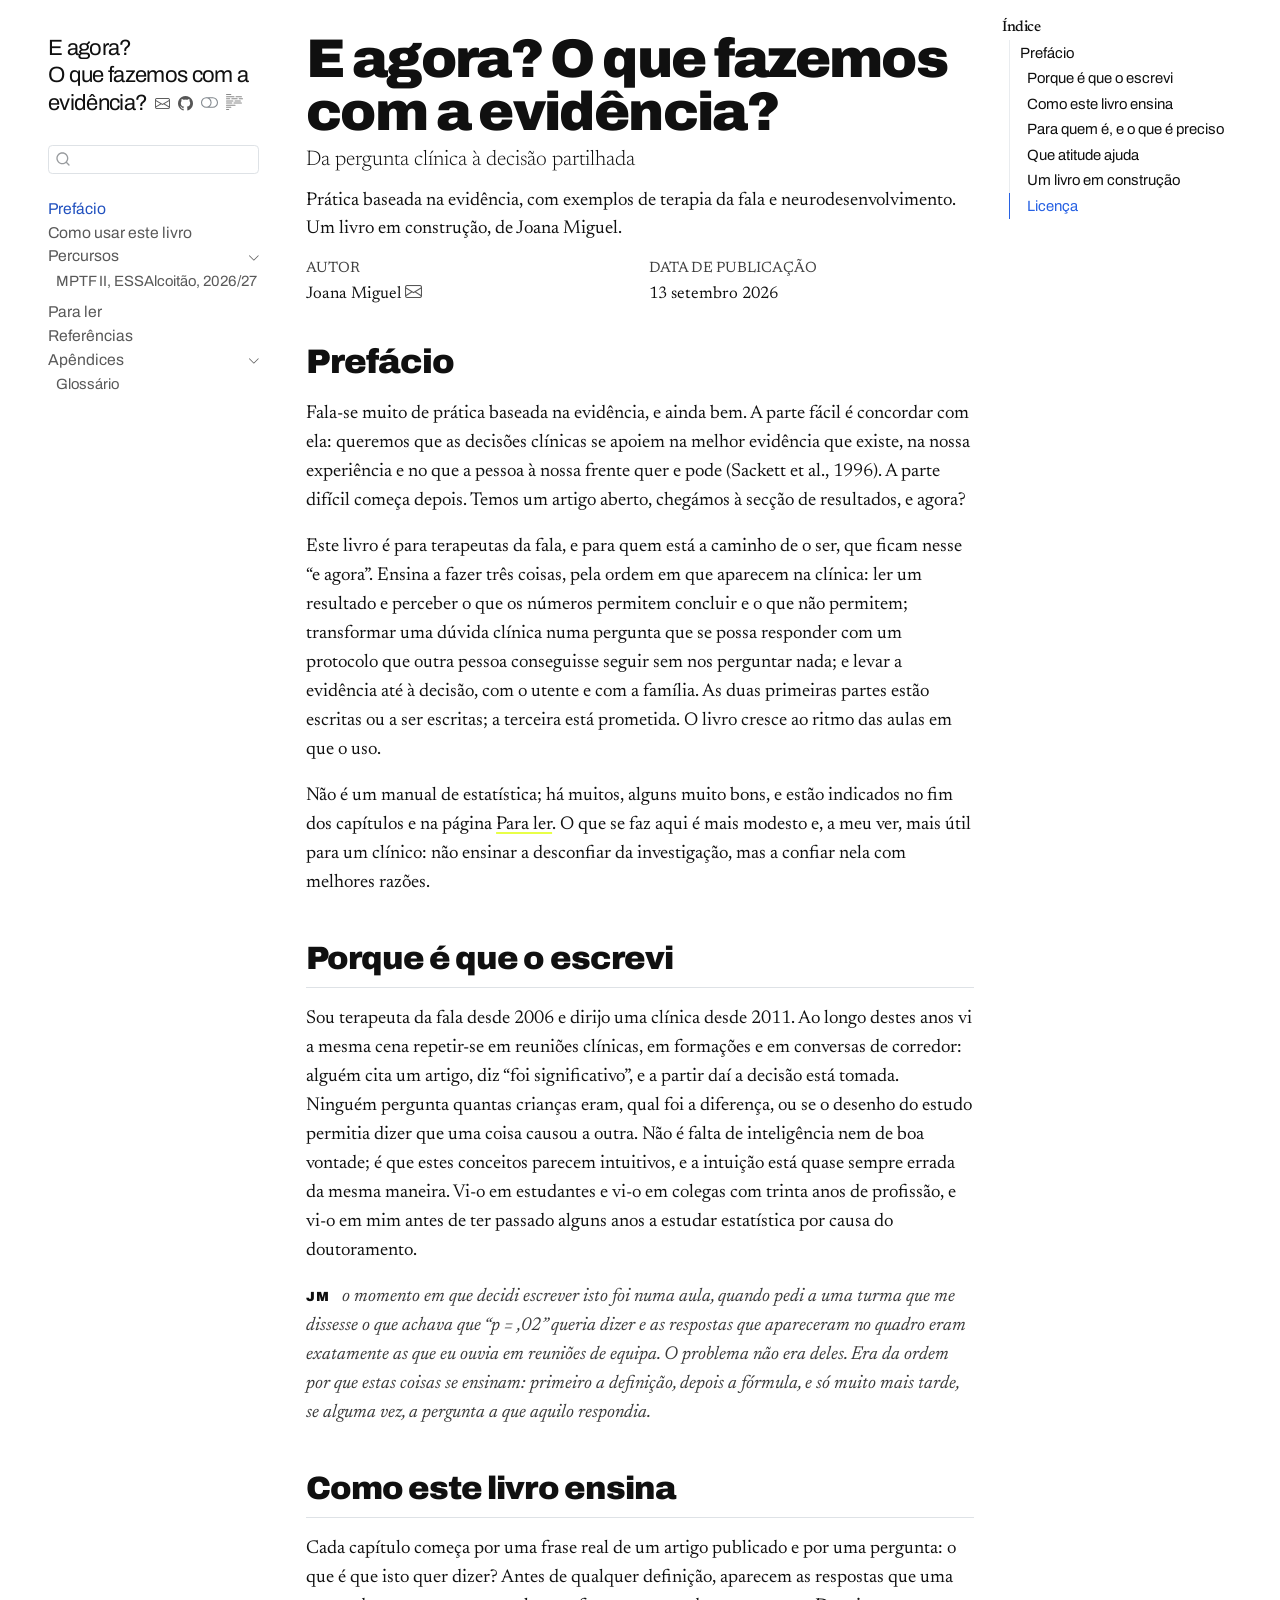
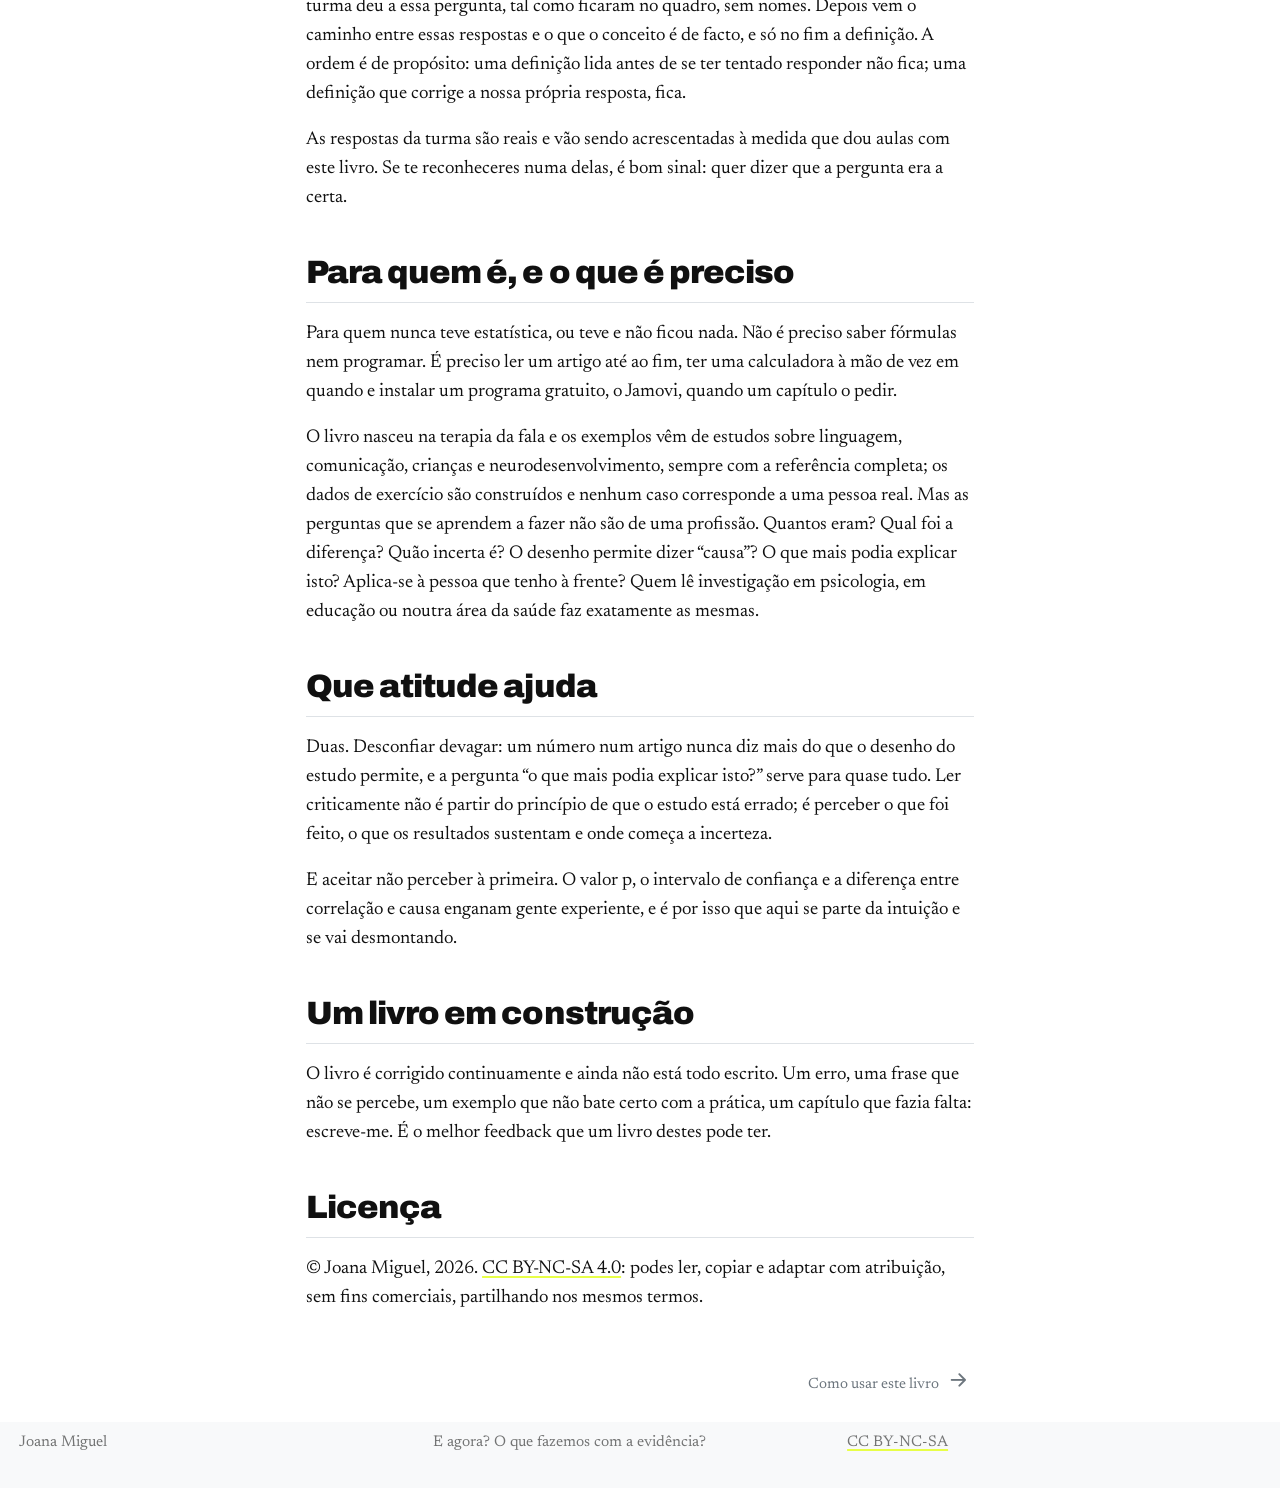
==== commit a9810cb2: "Built site for gh-pages" ====
--- a/index.html
+++ b/index.html
@@ -7,8 +7,9 @@
 <meta name="viewport" content="width=device-width, initial-scale=1.0, user-scalable=yes">
 
 <meta name="author" content="Joana Miguel">
-
-<title>Ler artigos em terapia da fala</title>
+<meta name="description" content="Prática baseada na evidência, com exemplos de terapia da fala e neurodesenvolvimento. Um livro em construção, de Joana Miguel.">
+
+<title>E agora? O que fazemos com a evidência?</title>
 <style>
 /* Default styles provided by pandoc.
 ** See https://pandoc.org/MANUAL.html#variables-for-html for config info.
@@ -27,7 +28,27 @@
   margin: 0 0.8em 0.2em -1em; /* quarto-specific, see https://github.com/quarto-dev/quarto-cli/issues/4556 */ 
   vertical-align: middle;
 }
-</style>
+/* CSS for citations */
+div.csl-bib-body { }
+div.csl-entry {
+  clear: both;
+  margin-bottom: 0em;
+}
+.hanging-indent div.csl-entry {
+  margin-left:2em;
+  text-indent:-2em;
+}
+div.csl-left-margin {
+  min-width:2em;
+  float:left;
+}
+div.csl-right-inline {
+  margin-left:2em;
+  padding-left:1em;
+}
+div.csl-indent {
+  margin-left: 2em;
+}</style>
 
 
 <script src="site_libs/quarto-nav/quarto-nav.js"></script>
@@ -271,10 +292,10 @@
   <nav id="quarto-sidebar" class="sidebar collapse collapse-horizontal quarto-sidebar-collapse-item sidebar-navigation floating overflow-auto">
     <div class="pt-lg-2 mt-2 text-left sidebar-header">
     <div class="sidebar-title mb-0 py-0">
-      <a href="./">Ler artigos<br>em terapia da fala</a> 
+      <a href="./">E agora?<br>O que fazemos com a evidência?</a> 
         <div class="sidebar-tools-main tools-wide">
     <a href="mailto:joana.miguel@caidi.pt" title="" class="quarto-navigation-tool px-1" aria-label=""><i class="bi bi-envelope"></i></a>
-    <a href="https://github.com/JoBeaMi/mptf-ii" title="Código fonte" class="quarto-navigation-tool px-1" aria-label="Código fonte"><i class="bi bi-github"></i></a>
+    <a href="https://github.com/JoBeaMi/e-agora" title="Código fonte" class="quarto-navigation-tool px-1" aria-label="Código fonte"><i class="bi bi-github"></i></a>
   <a href="" class="quarto-color-scheme-toggle quarto-navigation-tool  px-1" onclick="window.quartoToggleColorScheme(); return false;" title="Alternar modo escuro"><i class="bi"></i></a>
   <a href="" class="quarto-reader-toggle quarto-navigation-tool px-1" onclick="window.quartoToggleReader(); return false;" title="Alternar modo de leitor">
   <div class="quarto-reader-toggle-btn">
@@ -320,6 +341,12 @@
 </li>
       </ul>
   </li>
+        <li class="sidebar-item">
+  <div class="sidebar-item-container"> 
+  <a href="./bibliografia.html" class="sidebar-item-text sidebar-link">
+ <span class="menu-text">Para ler</span></a>
+  </div>
+</li>
         <li class="sidebar-item">
   <div class="sidebar-item-container"> 
   <a href="./referencias.html" class="sidebar-item-text sidebar-link">
@@ -359,7 +386,7 @@
   <li><a href="#como-este-livro-ensina" id="toc-como-este-livro-ensina" class="nav-link" data-scroll-target="#como-este-livro-ensina">Como este livro ensina</a></li>
   <li><a href="#para-quem-é-e-o-que-é-preciso" id="toc-para-quem-é-e-o-que-é-preciso" class="nav-link" data-scroll-target="#para-quem-é-e-o-que-é-preciso">Para quem é, e o que é preciso</a></li>
   <li><a href="#que-atitude-ajuda" id="toc-que-atitude-ajuda" class="nav-link" data-scroll-target="#que-atitude-ajuda">Que atitude ajuda</a></li>
-  <li><a href="#erros" id="toc-erros" class="nav-link" data-scroll-target="#erros">Erros</a></li>
+  <li><a href="#um-livro-em-construção" id="toc-um-livro-em-construção" class="nav-link" data-scroll-target="#um-livro-em-construção">Um livro em construção</a></li>
   <li><a href="#licença" id="toc-licença" class="nav-link" data-scroll-target="#licença">Licença</a></li>
   </ul></li>
   </ul>
@@ -371,10 +398,15 @@
 
 <header id="title-block-header" class="quarto-title-block default">
 <div class="quarto-title">
-<h1 class="title">Ler artigos em terapia da fala</h1>
-<p class="subtitle lead">Desconfiar de números, perceber o que foi feito, escrever um protocolo</p>
+<h1 class="title">E agora? O que fazemos com a evidência?</h1>
+<p class="subtitle lead">Da pergunta clínica à decisão partilhada</p>
 </div>
 
+<div>
+  <div class="description">
+    Prática baseada na evidência, com exemplos de terapia da fala e neurodesenvolvimento. Um livro em construção, de Joana Miguel.
+  </div>
+</div>
 
 
 <div class="quarto-title-meta">
@@ -389,7 +421,7 @@
     <div>
     <div class="quarto-title-meta-heading">Data de Publicação</div>
     <div class="quarto-title-meta-contents">
-      <p class="date">12 setembro 2026</p>
+      <p class="date">13 setembro 2026</p>
     </div>
   </div>
   
@@ -403,12 +435,14 @@
 
 <section id="prefácio" class="level1 unnumbered">
 <h1 class="unnumbered">Prefácio</h1>
-<p>Este livro é para terapeutas da fala, e para quem está a caminho de o ser, que abrem um artigo, chegam à secção de resultados e não sabem o que fazer com os números. Não é um manual de estatística; há muitos, alguns muito bons, e estão indicados no fim dos capítulos. O que se faz aqui é mais estreito e, para um clínico, mais útil: aprender a reconhecer o que foi feito num estudo, perceber o que os números permitem concluir e o que não permitem, e escrever um plano de revisão sistemática que outra pessoa conseguisse seguir sem nos perguntar nada.</p>
+<p>Fala-se muito de prática baseada na evidência, e ainda bem. A parte fácil é concordar com ela: queremos que as decisões clínicas se apoiem na melhor evidência que existe, na nossa experiência e no que a pessoa à nossa frente quer e pode <span class="citation" data-cites="sackett1996">(<a href="referencias.html#ref-sackett1996" role="doc-biblioref">Sackett et al., 1996</a>)</span>. A parte difícil começa depois. Temos um artigo aberto, chegámos à secção de resultados, e agora?</p>
+<p>Este livro é para terapeutas da fala, e para quem está a caminho de o ser, que ficam nesse “e agora”. Ensina a fazer três coisas, pela ordem em que aparecem na clínica: ler um resultado e perceber o que os números permitem concluir e o que não permitem; transformar uma dúvida clínica numa pergunta que se possa responder com um protocolo que outra pessoa conseguisse seguir sem nos perguntar nada; e levar a evidência até à decisão, com o utente e com a família. As duas primeiras partes estão escritas ou a ser escritas; a terceira está prometida. O livro cresce ao ritmo das aulas em que o uso.</p>
+<p>Não é um manual de estatística; há muitos, alguns muito bons, e estão indicados no fim dos capítulos e na página <a href="./bibliografia.html">Para ler</a>. O que se faz aqui é mais modesto e, a meu ver, mais útil para um clínico: não ensinar a desconfiar da investigação, mas a confiar nela com melhores razões.</p>
 <section id="porque-é-que-o-escrevi" class="level2">
 <h2 class="anchored" data-anchor-id="porque-é-que-o-escrevi">Porque é que o escrevi</h2>
 <p>Sou terapeuta da fala desde 2006 e dirijo uma clínica desde 2011. Ao longo destes anos vi a mesma cena repetir-se em reuniões clínicas, em formações e em conversas de corredor: alguém cita um artigo, diz “foi significativo”, e a partir daí a decisão está tomada. Ninguém pergunta quantas crianças eram, qual foi a diferença, ou se o desenho do estudo permitia dizer que uma coisa causou a outra. Não é falta de inteligência nem de boa vontade; é que estes conceitos parecem intuitivos, e a intuição está quase sempre errada da mesma maneira. Vi-o em estudantes e vi-o em colegas com trinta anos de profissão, e vi-o em mim antes de ter passado alguns anos a estudar estatística por causa do doutoramento.</p>
 <div class="jm">
-<p>o momento em que decidi escrever isto foi numa aula, quando pedi a uma turma que me dissesse o que achava que “p = ,02” queria dizer e as respostas que apareceram no quadro eram exatamente as que eu ouvia em reuniões de equipa. O problema não era deles.</p>
+<p>o momento em que decidi escrever isto foi numa aula, quando pedi a uma turma que me dissesse o que achava que “p = ,02” queria dizer e as respostas que apareceram no quadro eram exatamente as que eu ouvia em reuniões de equipa. O problema não era deles. Era da ordem por que estas coisas se ensinam: primeiro a definição, depois a fórmula, e só muito mais tarde, se alguma vez, a pergunta a que aquilo respondia.</p>
 </div>
 </section>
 <section id="como-este-livro-ensina" class="level2">
@@ -418,21 +452,28 @@
 </section>
 <section id="para-quem-é-e-o-que-é-preciso" class="level2">
 <h2 class="anchored" data-anchor-id="para-quem-é-e-o-que-é-preciso">Para quem é, e o que é preciso</h2>
-<p>Para quem nunca teve estatística, ou teve e não ficou nada. Não é preciso saber fórmulas nem programar. É preciso ler um artigo até ao fim, ter uma calculadora à mão de vez em quando e instalar um programa gratuito, o Jamovi, quando um capítulo o pedir. Os exemplos são de artigos publicados em terapia da fala e em áreas vizinhas, com a referência completa; os dados de exercício são construídos e nenhum caso corresponde a uma pessoa real.</p>
+<p>Para quem nunca teve estatística, ou teve e não ficou nada. Não é preciso saber fórmulas nem programar. É preciso ler um artigo até ao fim, ter uma calculadora à mão de vez em quando e instalar um programa gratuito, o Jamovi, quando um capítulo o pedir.</p>
+<p>O livro nasceu na terapia da fala e os exemplos vêm de estudos sobre linguagem, comunicação, crianças e neurodesenvolvimento, sempre com a referência completa; os dados de exercício são construídos e nenhum caso corresponde a uma pessoa real. Mas as perguntas que se aprendem a fazer não são de uma profissão. Quantos eram? Qual foi a diferença? Quão incerta é? O desenho permite dizer “causa”? O que mais podia explicar isto? Aplica-se à pessoa que tenho à frente? Quem lê investigação em psicologia, em educação ou noutra área da saúde faz exatamente as mesmas.</p>
 </section>
 <section id="que-atitude-ajuda" class="level2">
 <h2 class="anchored" data-anchor-id="que-atitude-ajuda">Que atitude ajuda</h2>
-<p>Duas. Desconfiar devagar: um número num artigo nunca diz mais do que o desenho do estudo permite, e a pergunta “o que mais podia explicar isto?” serve para quase tudo. E aceitar não perceber à primeira: o valor p, o intervalo de confiança e a diferença entre correlação e causa enganam gente experiente. Enganam porque parecem intuitivos, e é por isso que aqui se parte da intuição e se vai desmontando.</p>
+<p>Duas. Desconfiar devagar: um número num artigo nunca diz mais do que o desenho do estudo permite, e a pergunta “o que mais podia explicar isto?” serve para quase tudo. Ler criticamente não é partir do princípio de que o estudo está errado; é perceber o que foi feito, o que os resultados sustentam e onde começa a incerteza.</p>
+<p>E aceitar não perceber à primeira. O valor p, o intervalo de confiança e a diferença entre correlação e causa enganam gente experiente, e é por isso que aqui se parte da intuição e se vai desmontando.</p>
 </section>
-<section id="erros" class="level2">
-<h2 class="anchored" data-anchor-id="erros">Erros</h2>
-<p>O livro é corrigido continuamente. Um erro, uma frase que não se percebe, um exemplo que não bate certo com a prática: escreve-me. É o melhor feedback que um livro destes pode ter.</p>
+<section id="um-livro-em-construção" class="level2">
+<h2 class="anchored" data-anchor-id="um-livro-em-construção">Um livro em construção</h2>
+<p>O livro é corrigido continuamente e ainda não está todo escrito. Um erro, uma frase que não se percebe, um exemplo que não bate certo com a prática, um capítulo que fazia falta: escreve-me. É o melhor feedback que um livro destes pode ter.</p>
 </section>
 <section id="licença" class="level2">
 <h2 class="anchored" data-anchor-id="licença">Licença</h2>
 <p>© Joana Miguel, 2026. <a href="https://creativecommons.org/licenses/by-nc-sa/4.0/deed.pt">CC BY-NC-SA 4.0</a>: podes ler, copiar e adaptar com atribuição, sem fins comerciais, partilhando nos mesmos termos.</p>
 
 
+<div id="refs" class="references csl-bib-body hanging-indent" data-entry-spacing="0" data-line-spacing="2" role="list" style="display: none">
+<div id="ref-sackett1996" class="csl-entry" role="listitem">
+Sackett, D. L., Rosenberg, W. M. C., Gray, J. A. M., Haynes, R. B., &amp; Richardson, W. S. (1996). Evidence based medicine: what it is and what it isn’t. <em>BMJ</em>, <em>312</em>(7023), 71–72. <a href="https://doi.org/10.1136/bmj.312.7023.71">https://doi.org/10.1136/bmj.312.7023.71</a>
+</div>
+</div>
 </section>
 </section>
 
@@ -523,7 +564,7 @@
     }
       var localhostRegex = new RegExp(/^(?:http|https):\/\/localhost\:?[0-9]*\//);
       var mailtoRegex = new RegExp(/^mailto:/);
-        var filterRegex = new RegExp("https:\/\/joanamiguel\.pt\/mptf-ii\/");
+        var filterRegex = new RegExp("https:\/\/joanamiguel\.pt\/e-agora\/");
       var isInternal = (href) => {
           return filterRegex.test(href) || localhostRegex.test(href) || mailtoRegex.test(href);
       }
@@ -871,7 +912,7 @@
 <p>Joana Miguel</p>
 </div>   
     <div class="nav-footer-center">
-<p>Ler artigos em terapia da fala</p>
+<p>E agora? O que fazemos com a evidência?</p>
 </div>
     <div class="nav-footer-right">
 <p><a href="https://creativecommons.org/licenses/by-nc-sa/4.0/deed.pt">CC BY-NC-SA</a></p>
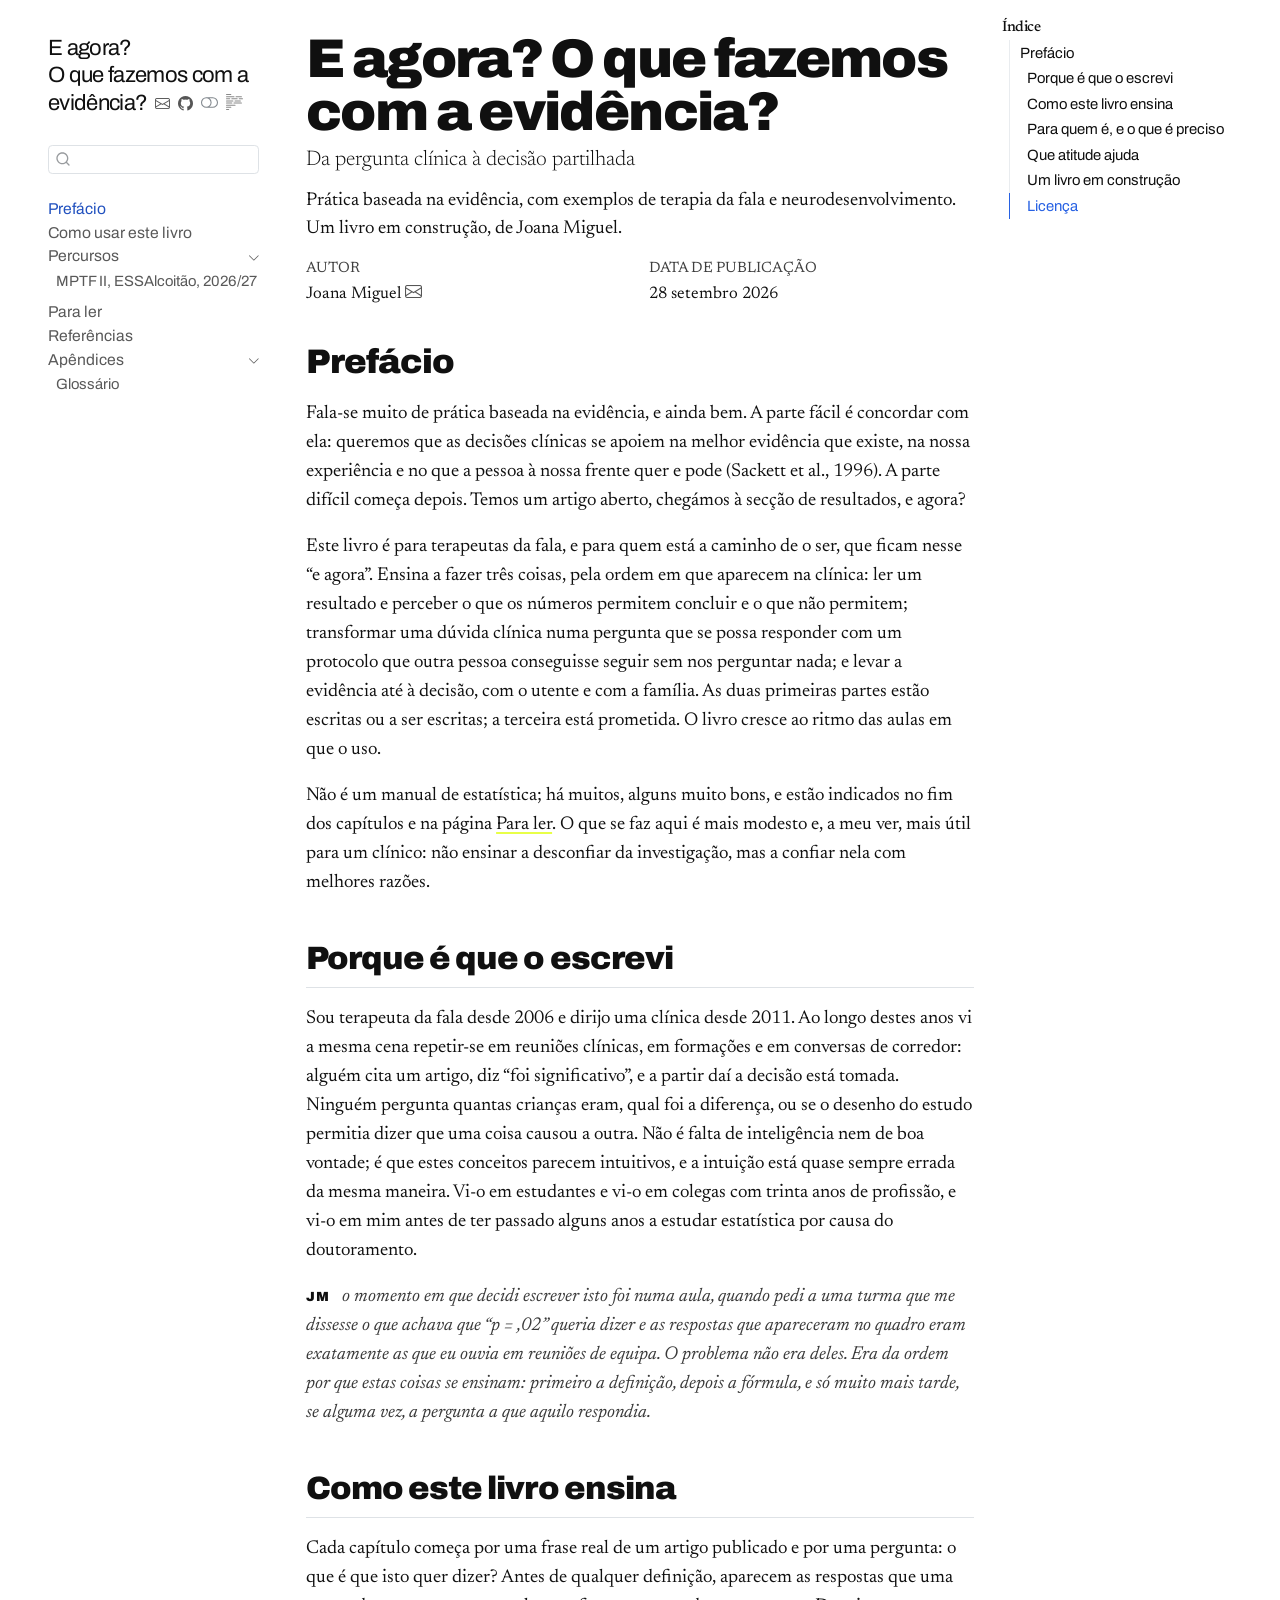
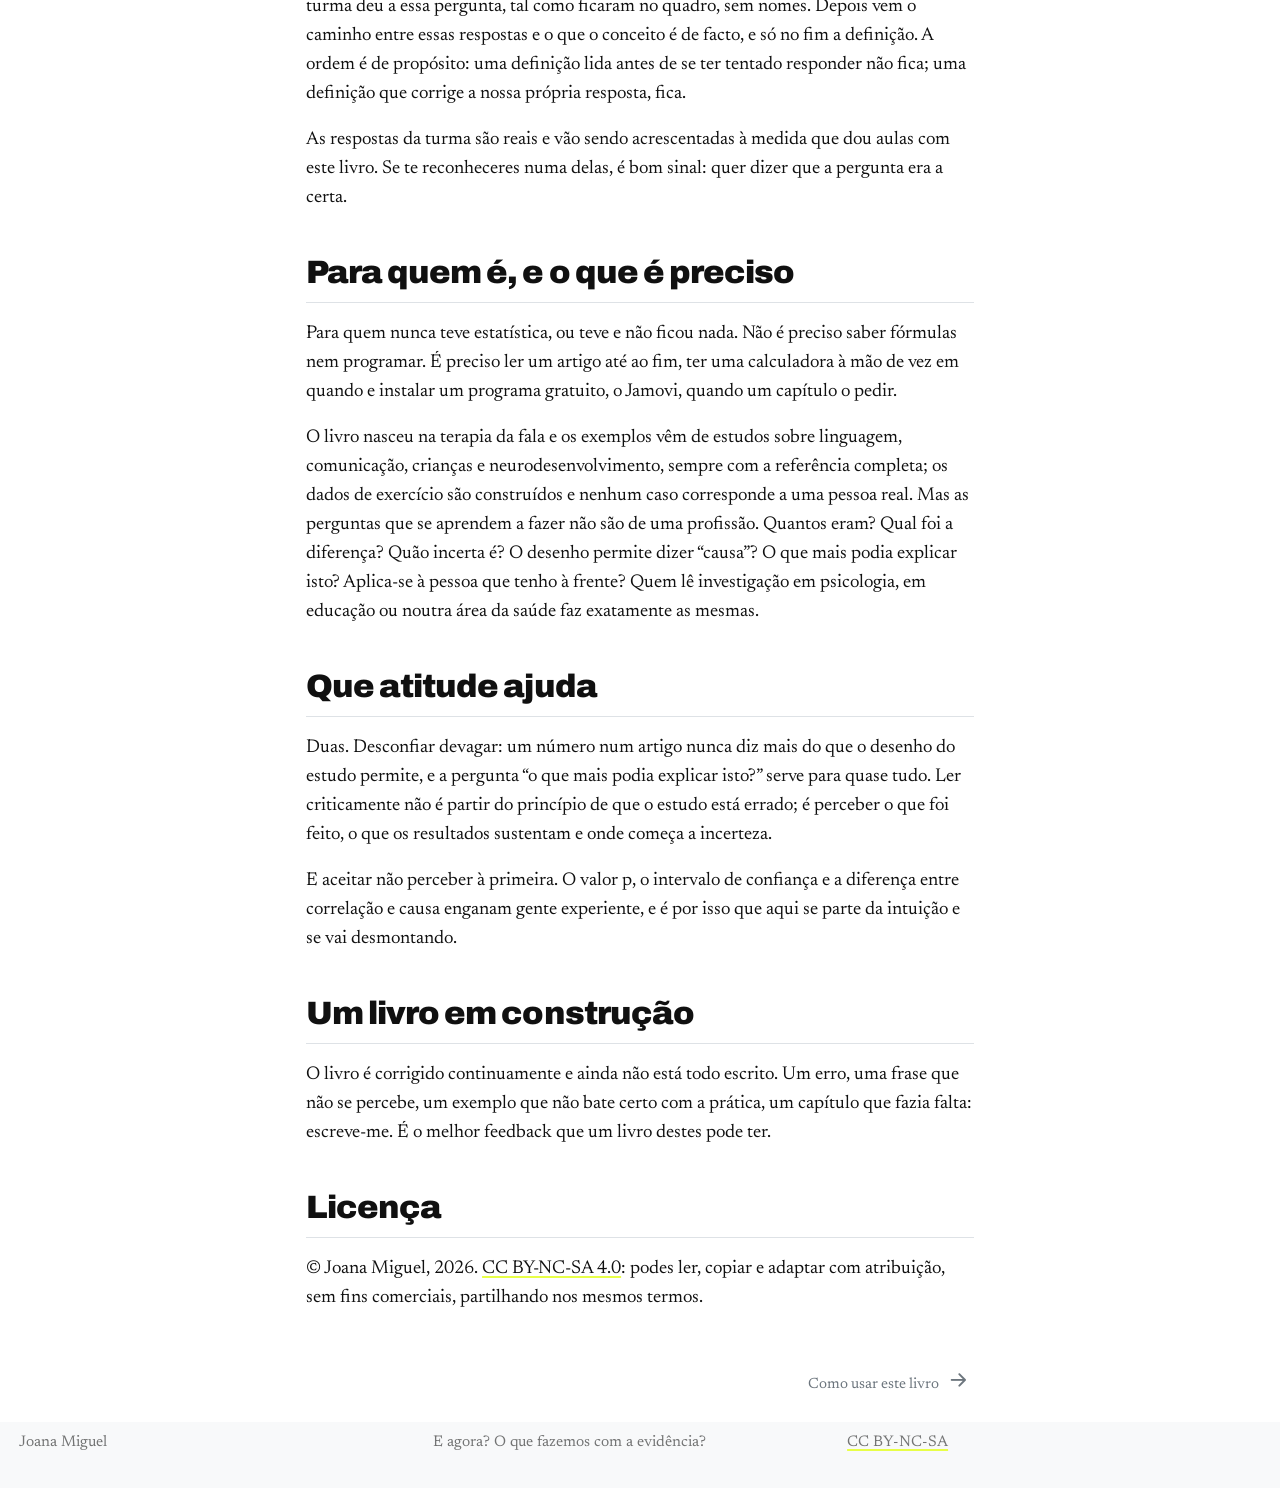
==== commit 341e19e3: "Built site for gh-pages" ====
--- a/index.html
+++ b/index.html
@@ -70,9 +70,9 @@
 <link href="site_libs/quarto-html/quarto-syntax-highlighting-64a204ab8560d761af7679ceaba22944.css" rel="stylesheet" class="quarto-color-scheme-extra" id="quarto-text-highlighting-styles">
 <script src="site_libs/bootstrap/bootstrap.min.js"></script>
 <link href="site_libs/bootstrap/bootstrap-icons.css" rel="stylesheet">
-<link href="site_libs/bootstrap/bootstrap-f292d1532fcbb33adb921485701ea2bb.min.css" rel="stylesheet" append-hash="true" class="quarto-color-scheme" id="quarto-bootstrap" data-mode="light">
-<link href="site_libs/bootstrap/bootstrap-dark-801b4b3e89f53ee86dc0f10878a083db.min.css" rel="stylesheet" append-hash="true" class="quarto-color-scheme quarto-color-alternate" id="quarto-bootstrap" data-mode="dark">
-<link href="site_libs/bootstrap/bootstrap-f292d1532fcbb33adb921485701ea2bb.min.css" rel="stylesheet" append-hash="true" class="quarto-color-scheme-extra" id="quarto-bootstrap" data-mode="light">
+<link href="site_libs/bootstrap/bootstrap-1e35e26ed42fbdbb4830d98ef92e4168.min.css" rel="stylesheet" append-hash="true" class="quarto-color-scheme" id="quarto-bootstrap" data-mode="light">
+<link href="site_libs/bootstrap/bootstrap-dark-9081225e56676ee46993ba8046452d09.min.css" rel="stylesheet" append-hash="true" class="quarto-color-scheme quarto-color-alternate" id="quarto-bootstrap" data-mode="dark">
+<link href="site_libs/bootstrap/bootstrap-1e35e26ed42fbdbb4830d98ef92e4168.min.css" rel="stylesheet" append-hash="true" class="quarto-color-scheme-extra" id="quarto-bootstrap" data-mode="light">
 <script id="quarto-search-options" type="application/json">{
   "location": "sidebar",
   "copy-button": false,
@@ -421,7 +421,7 @@
     <div>
     <div class="quarto-title-meta-heading">Data de Publicação</div>
     <div class="quarto-title-meta-contents">
-      <p class="date">13 setembro 2026</p>
+      <p class="date">28 setembro 2026</p>
     </div>
   </div>
   
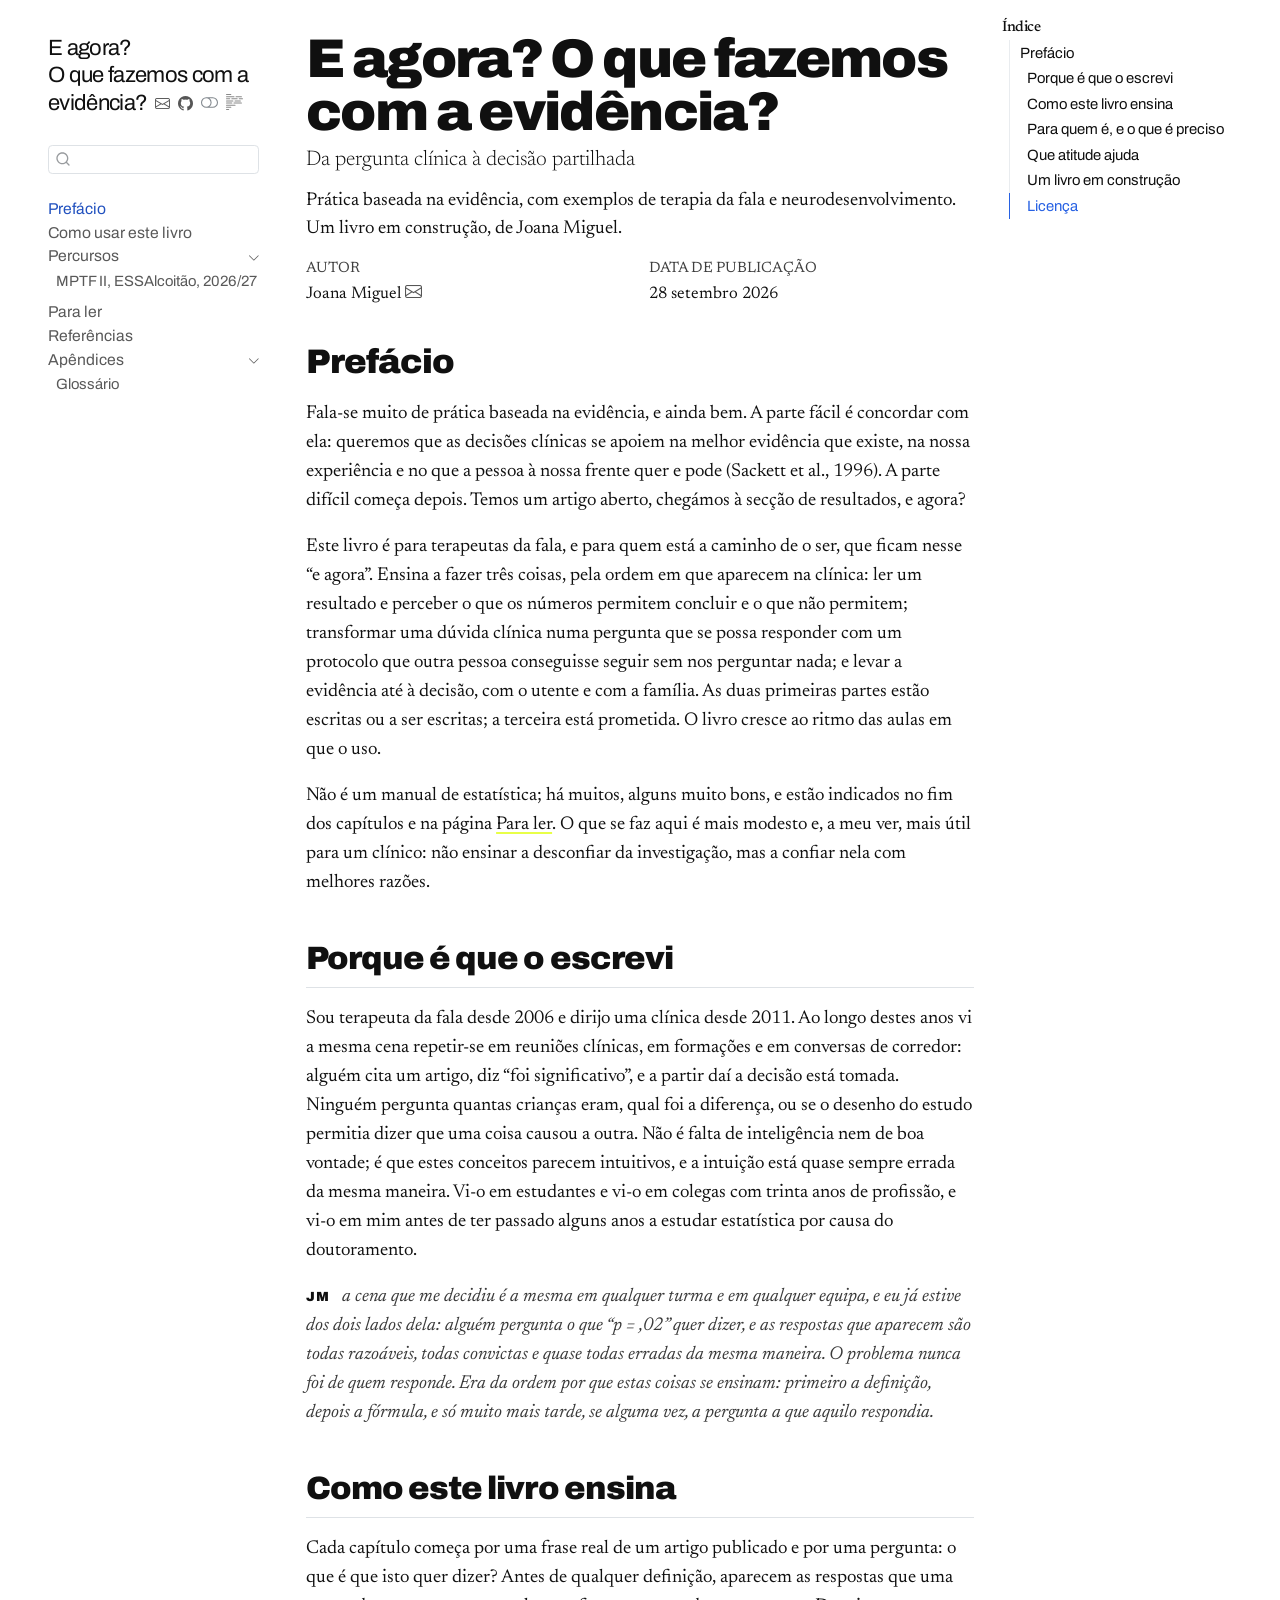
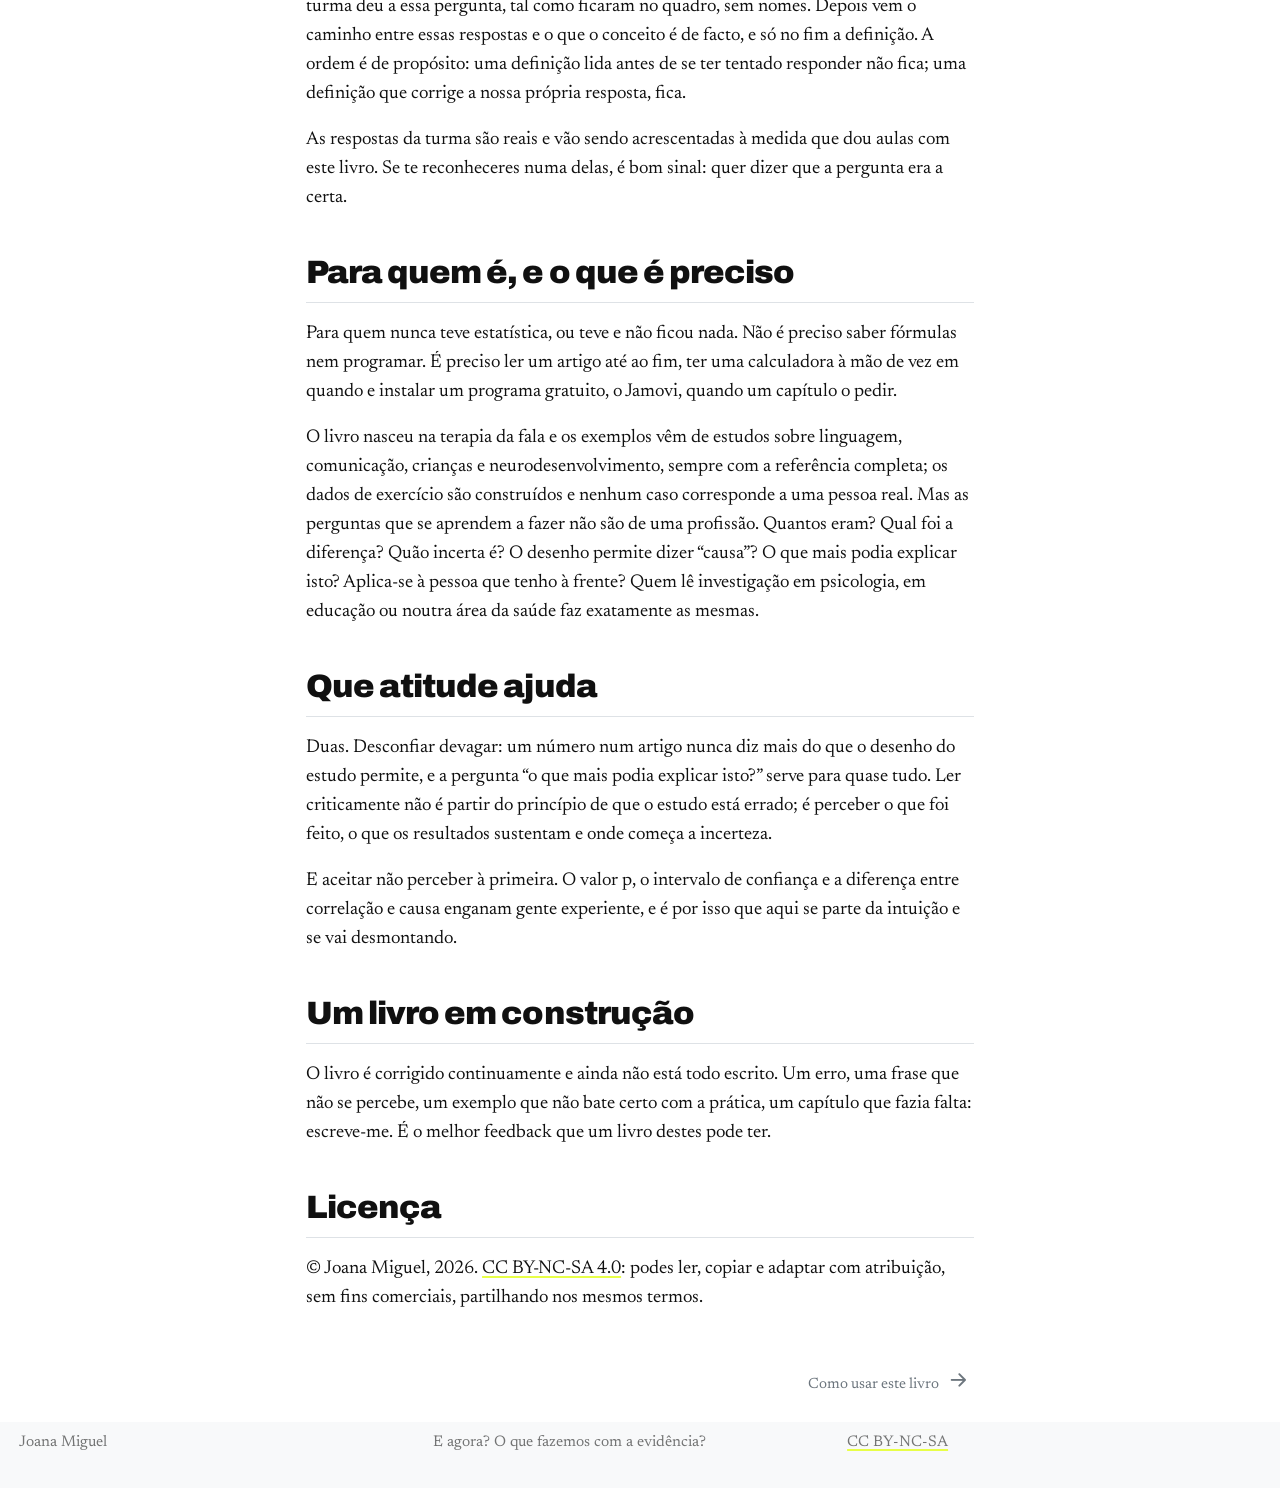
==== commit be7b512e: "Built site for gh-pages" ====
--- a/index.html
+++ b/index.html
@@ -442,7 +442,7 @@
 <h2 class="anchored" data-anchor-id="porque-é-que-o-escrevi">Porque é que o escrevi</h2>
 <p>Sou terapeuta da fala desde 2006 e dirijo uma clínica desde 2011. Ao longo destes anos vi a mesma cena repetir-se em reuniões clínicas, em formações e em conversas de corredor: alguém cita um artigo, diz “foi significativo”, e a partir daí a decisão está tomada. Ninguém pergunta quantas crianças eram, qual foi a diferença, ou se o desenho do estudo permitia dizer que uma coisa causou a outra. Não é falta de inteligência nem de boa vontade; é que estes conceitos parecem intuitivos, e a intuição está quase sempre errada da mesma maneira. Vi-o em estudantes e vi-o em colegas com trinta anos de profissão, e vi-o em mim antes de ter passado alguns anos a estudar estatística por causa do doutoramento.</p>
 <div class="jm">
-<p>o momento em que decidi escrever isto foi numa aula, quando pedi a uma turma que me dissesse o que achava que “p = ,02” queria dizer e as respostas que apareceram no quadro eram exatamente as que eu ouvia em reuniões de equipa. O problema não era deles. Era da ordem por que estas coisas se ensinam: primeiro a definição, depois a fórmula, e só muito mais tarde, se alguma vez, a pergunta a que aquilo respondia.</p>
+<p>a cena que me decidiu é a mesma em qualquer turma e em qualquer equipa, e eu já estive dos dois lados dela: alguém pergunta o que “p = ,02” quer dizer, e as respostas que aparecem são todas razoáveis, todas convictas e quase todas erradas da mesma maneira. O problema nunca foi de quem responde. Era da ordem por que estas coisas se ensinam: primeiro a definição, depois a fórmula, e só muito mais tarde, se alguma vez, a pergunta a que aquilo respondia.</p>
 </div>
 </section>
 <section id="como-este-livro-ensina" class="level2">
